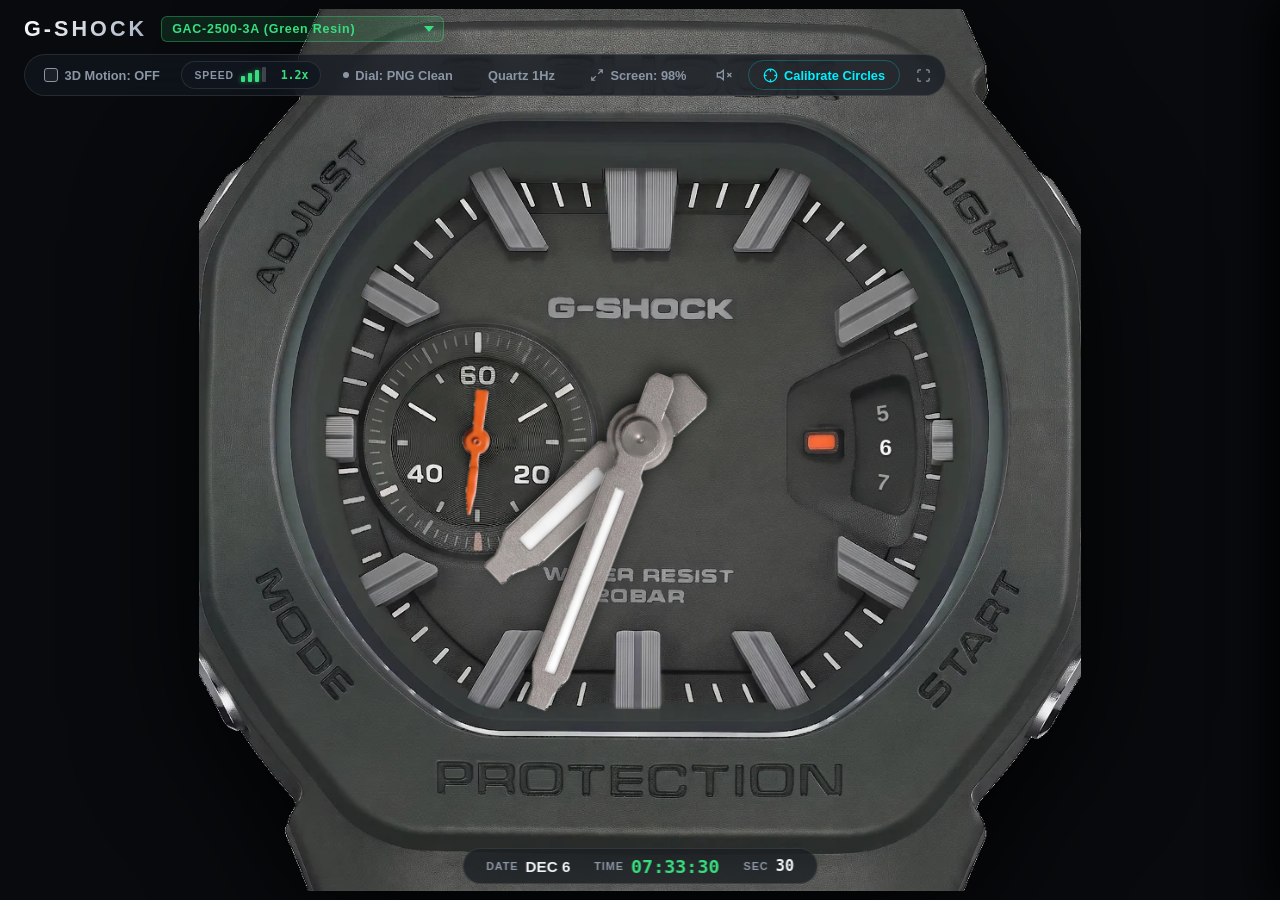
==== CASIO/index.html @ 95c5e786 "add file new clock" ====
<!DOCTYPE html>
<html lang="en">
<head>
  <meta charset="UTF-8">
  <meta name="viewport" content="width=device-width, initial-scale=1.0">
  <title>Casio G-Shock GAC-2500 Screensaver Timepiece</title>
  <link rel="stylesheet" href="style.css">
</head>
<body class="screensaver-mode">
  <!-- Interactive Particle Background Canvas -->
  <canvas id="particle-canvas"></canvas>

  <div class="app-viewport">
    <!-- Top Header Bar (Auto-hides in screensaver mode) -->
    <header class="header-bar auto-fade" id="header-bar">
      <div class="brand-group">
        <span class="gshock-logo">G-SHOCK</span>
        <!-- Watch Model Selector for future models -->
        <div class="model-select-wrapper">
          <select id="model-selector" class="model-select" title="Select Casio Watch Model">
            <option value="CASIO-GAC-2500-3A">GAC-2500-3A (Green Resin)</option>
            <option value="CASIO-GAC-2500-3A-VECTOR-BW-STRAP">GAC-2500-3A Vector BW (With Strap)</option>
            <option value="CASIO-GAC-2500-3A-VECTOR-BW-DIAL">GAC-2500-3A Vector BW (Dial Only)</option>
          </select>
        </div>
      </div>

      <!-- Quick View Controls -->
      <div class="view-toggles">
        <!-- 3D Motion Toggle Button (OFF by default; user can click to enable with V checkmark) -->
        <button class="pill-btn" id="toggle-motion" title="Toggle 3D Floating Motion & Perspective (OFF by default)">
          <span class="v-checkbox" id="motion-v-box"></span>
          <span id="motion-text">3D Motion: OFF</span>
        </button>

        <!-- Motion Speed Segmented Bars (Slow -> Fast) -->
        <div class="speed-bars-control" id="speed-bars-control" title="Random Motion Speed: Click bars to adjust (1: 0.5x, 2: 0.8x, 3: 1.2x, 4: 2.0x)">
          <span class="speed-bars-label">SPEED</span>
          <div class="speed-bars-container" id="speed-bars-container">
            <div class="speed-bar" data-level="1"></div>
            <div class="speed-bar" data-level="2"></div>
            <div class="speed-bar active" data-level="3"></div>
            <div class="speed-bar" data-level="4"></div>
          </div>
          <span class="speed-val-badge" id="speed-val-badge">1.2x</span>
        </div>

        <!-- 3-Way Dial Toggle: Clean PNG / WebP Original / Green Center Map -->
        <button class="pill-btn" id="toggle-dial-mode" title="Cycle: Clean PNG Dial → WebP Dial → Green Center Map">
          <span class="dot"></span>
          <span id="dial-mode-text">Dial: PNG Clean</span>
        </button>

        <!-- Movement Mode: Quartz Step vs Smooth Sweep -->
        <button class="pill-btn" id="toggle-movement" title="Toggle between 1Hz Quartz step and smooth mechanical sweep">
          <span id="movement-text">Quartz 1Hz</span>
        </button>

        <!-- Screen Coverage / Size Toggle (Supports >100% Zoom) -->
        <button class="pill-btn" id="toggle-screen-scale" title="Adjust Screen Size (Cycle: 98% → 100% → 115% → 130% → 150% → 75% → 88%)">
          <svg width="14" height="14" viewBox="0 0 24 24" fill="none" stroke="currentColor" stroke-width="2">
            <path d="M15 3h6v6M9 21H3v-6M21 3l-7 7M3 21l7-7"/>
          </svg>
          <span id="screen-scale-text">Screen: 98%</span>
        </button>

        <!-- Sound Ticks Toggle -->
        <button class="pill-btn icon-only" id="toggle-sound" title="Toggle Mechanical Audio Ticks">
          <svg id="sound-icon-off" width="16" height="16" viewBox="0 0 24 24" fill="none" stroke="currentColor" stroke-width="2">
            <path d="M11 5L6 9H2v6h4l5 4V5z"/><line x1="23" y1="9" x2="17" y2="15"/><line x1="17" y1="9" x2="23" y2="15"/>
          </svg>
          <svg id="sound-icon-on" style="display:none;" width="16" height="16" viewBox="0 0 24 24" fill="none" stroke="currentColor" stroke-width="2">
            <path d="M11 5L6 9H2v6h4l5 4V5z"/><path d="M19.07 4.93a10 10 0 0 1 0 14.14M15.54 8.46a5 5 0 0 1 0 7.07"/>
          </svg>
        </button>

        <!-- Center Circles Calibration Panel Toggle -->
        <button class="pill-btn calibrate-btn" id="toggle-calibrate" title="Configure and Calibrate Center Circles">
          <svg width="15" height="15" viewBox="0 0 24 24" fill="none" stroke="currentColor" stroke-width="2">
            <circle cx="12" cy="12" r="10"/><line x1="12" y1="2" x2="12" y2="6"/><line x1="12" y1="18" x2="12" y2="22"/><line x1="2" y1="12" x2="6" y2="12"/><line x1="18" y1="12" x2="22" y2="12"/>
          </svg>
          <span>Calibrate Circles</span>
        </button>

        <!-- Fullscreen Button -->
        <button class="pill-btn icon-only" id="toggle-fullscreen" title="Toggle Fullscreen Screensaver">
          <svg width="15" height="15" viewBox="0 0 24 24" fill="none" stroke="currentColor" stroke-width="2">
            <path d="M8 3H5a2 2 0 0 0-2 2v3m18 0V5a2 2 0 0 0-2-2h-3m0 18h3a2 2 0 0 0 2-2v-3M3 16v3a2 2 0 0 0 2 2h3"/>
          </svg>
        </button>
      </div>
    </header>

    <!-- Main Screensaver Stage: Watch Displayed in Full (NO circular cutting crop) -->
    <main class="screensaver-stage">
      <div class="watch-frame" id="watch-frame">
        <!-- Watch Dial Surface: Full natural rectangular/square case -->
        <div class="watch-surface" id="watch-surface">
          <!-- Dial Background: User's Clean PNG Photo from Watch/CASIO-GAC-2500-3A/png/ -->
          <img src="Watch/CASIO-GAC-2500-3A/png/clock clean.png" id="dial-png-img" class="dial-layer dial-png active" alt="Casio Clean Clock Face PNG" draggable="false">

          <!-- Dial Background: Original WebP Photo -->
          <img src="Watch/CASIO-GAC-2500-3A/clock clean.webp" id="dial-webp-img" class="dial-layer dial-webp" alt="Casio Clean Clock Face WebP" draggable="false">

          <!-- Dial Background: Green Center Map Reference from Watch/CASIO-GAC-2500-3A/map/ -->
          <img src="Watch/CASIO-GAC-2500-3A/map/clock clean.png" id="dial-map-img" class="dial-layer dial-map" alt="Casio Center Map Reference" draggable="false">

          <!-- Date Aperture Window at 3 O'clock (3-Day Vertical Aperture: Day Before, Today, Day After) -->
          <div class="date-window" id="date-window" title="3-Day Date Aperture">
            <span class="date-num date-prev" id="date-prev-text">12</span>
            <span class="date-num date-curr" id="date-curr-text">13</span>
            <span class="date-num date-next" id="date-next-text">14</span>
          </div>

          <!-- Small Seconds Subdial Hand at 9 O'clock (from Watch/CASIO-GAC-2500-3A/png/hands second.png) -->
          <div class="subdial-anchor" id="subdial-anchor">
            <img src="Watch/CASIO-GAC-2500-3A/png/hands second.png" class="hand-second" id="hand-second" alt="Second Hand PNG" draggable="false">
          </div>

          <!-- Center Pinion: Hour Hand, Minute Hand (from authentic transparent PNGs) -->
          <div class="main-pinion-anchor" id="main-pinion-anchor">
            <img src="Watch/CASIO-GAC-2500-3A/png/hands Hour.png" class="hand-hour" id="hand-hour" alt="Hour Hand PNG" draggable="false">
            <img src="Watch/CASIO-GAC-2500-3A/png/hands Minute.png" class="hand-minute" id="hand-minute" alt="Minute Hand PNG" draggable="false">
          </div>


          <!-- Calibration Circles Overlay (Visible when Calibration Mode is Active) -->
          <svg class="calibration-overlay" id="calibration-overlay" viewBox="0 0 1024 1024">
            <!-- Main Dial Crosshair & Center Circle (Red) -->
            <circle id="calib-center-circle" cx="513" cy="498.5" r="18" fill="rgba(255, 51, 68, 0.25)" stroke="#ff3344" stroke-width="2"/>
            <circle id="calib-center-guide" cx="513" cy="498.5" r="235" fill="none" stroke="#ff3344" stroke-width="1.5" stroke-dasharray="4 4"/>
            <line id="calib-cx-line" x1="0" y1="498.5" x2="1024" y2="498.5" stroke="rgba(255, 51, 68, 0.6)" stroke-width="1"/>
            <line id="calib-cy-line" x1="513" y1="0" x2="513" y2="1024" stroke="rgba(255, 51, 68, 0.6)" stroke-width="1"/>

            <!-- 9 O'clock Subdial Crosshair & Center Circle (Cyan) -->
            <circle id="calib-subdial-circle" cx="322" cy="503" r="14" fill="rgba(0, 240, 255, 0.25)" stroke="#00f0ff" stroke-width="2"/>
            <circle id="calib-subdial-guide" cx="322" cy="503" r="85" fill="none" stroke="#00f0ff" stroke-width="1.5" stroke-dasharray="4 4"/>
            <line id="calib-sub-x" x1="200" y1="503" x2="444" y2="503" stroke="rgba(0, 240, 255, 0.6)" stroke-width="1"/>
            <line id="calib-sub-y" x1="322" y1="380" x2="322" y2="626" stroke="rgba(0, 240, 255, 0.6)" stroke-width="1"/>

            <!-- 3 O'clock Date Window Box (Yellow 3-Day Aperture) -->
            <rect id="calib-date-box" x="770" y="447" width="55" height="129" rx="3" fill="rgba(255, 215, 0, 0.20)" stroke="#ffd700" stroke-width="1.5"/>
          </svg>
        </div>
      </div>
    </main>

    <!-- Bottom Screensaver HUD Bar (Auto-hides on idle) -->
    <footer class="hud-bar auto-fade" id="hud-bar">
      <div class="hud-chip">
        <span class="hud-label">DATE</span>
        <span class="hud-val" id="hud-date-val">--</span>
      </div>
      <div class="hud-chip highlight">
        <span class="hud-label">TIME</span>
        <span class="hud-val mono" id="hud-digital-time">--:--:--</span>
      </div>
      <div class="hud-chip">
        <span class="hud-label">SEC</span>
        <span class="hud-val mono" id="hud-sec-val">--</span>
      </div>
    </footer>
  </div>

  <!-- Interactive Center Calibration Sidebar / Drawer -->
  <aside class="calibration-drawer" id="calibration-drawer">
    <div class="drawer-header">
      <div class="drawer-title">
        <svg width="18" height="18" viewBox="0 0 24 24" fill="none" stroke="currentColor" stroke-width="2">
          <circle cx="12" cy="12" r="10"/><line x1="12" y1="2" x2="12" y2="6"/><line x1="12" y1="18" x2="12" y2="22"/>
        </svg>
        <span>Center Circles Calibration</span>
      </div>
      <button class="drawer-close" id="close-drawer-btn" title="Close Calibration">&times;</button>
    </div>

    <div class="drawer-content">
      <p class="drawer-hint">
        Directly uses transparent PNG components from <strong>Watch/CASIO-GAC-2500-3A/png/</strong> and center markers from <strong>map/</strong>.
      </p>

      <!-- Section: Screen Coverage & Size (Upper to Bottom & Zoom beyond 100%) -->
      <div class="control-group">
        <h4>Screen Coverage & Zoom (40% - 200%)</h4>
        <div class="slider-row">
          <label>Screen Size (%): <span id="val-screen-scale">98%</span></label>
          <input type="range" id="slider-screen-scale" min="40" max="200" step="1" value="98">
        </div>
      </div>

      <!-- Section: Main Dial Center -->
      <div class="control-group">
        <h4>1. Main Pinion Center (Red Crosshair)</h4>
        <div class="slider-row">
          <label>Center X (%): <span id="val-center-x">50.10%</span></label>
          <input type="range" id="slider-center-x" min="45" max="55" step="0.01" value="50.10">
        </div>
        <div class="slider-row">
          <label>Center Y (%): <span id="val-center-y">48.68%</span></label>
          <input type="range" id="slider-center-y" min="45" max="55" step="0.01" value="48.68">
        </div>
      </div>

      <!-- Section: 9 O'clock Subdial -->
      <div class="control-group">
        <h4>2. Small Seconds Subdial (9h, Cyan Crosshair)</h4>
        <div class="slider-row">
          <label>Subdial X (%): <span id="val-subdial-x">31.45%</span></label>
          <input type="range" id="slider-subdial-x" min="25" max="38" step="0.01" value="31.45">
        </div>
        <div class="slider-row">
          <label>Subdial Y (%): <span id="val-subdial-y">49.13%</span></label>
          <input type="range" id="slider-subdial-y" min="44" max="55" step="0.01" value="49.13">
        </div>
        <div class="slider-row">
          <label>Second Hand Pivot Y (%): <span id="val-sec-py">58.06%</span></label>
          <input type="range" id="slider-sec-py" min="50" max="65" step="0.01" value="58.06">
        </div>
        <div class="slider-row">
          <label>Second Hand Scale: <span id="val-sec-scale">0.258</span></label>
          <input type="range" id="slider-sec-scale" min="0.18" max="0.32" step="0.002" value="0.258">
        </div>
      </div>

      <!-- Section: Hour Hand -->
      <div class="control-group">
        <h4>3. Hour Hand (Pivot & Scale)</h4>
        <div class="slider-row">
          <label>Pivot X (%): <span id="val-hour-px">51.15%</span></label>
          <input type="range" id="slider-hour-px" min="45" max="58" step="0.01" value="51.15">
        </div>
        <div class="slider-row">
          <label>Pivot Y (%): <span id="val-hour-py">70.90%</span></label>
          <input type="range" id="slider-hour-py" min="60" max="85" step="0.01" value="70.90">
        </div>
        <div class="slider-row">
          <label>Hour Hand Scale: <span id="val-hour-scale">0.395</span></label>
          <input type="range" id="slider-hour-scale" min="0.25" max="0.50" step="0.002" value="0.395">
        </div>
      </div>

      <!-- Section: Minute Hand -->
      <div class="control-group">
        <h4>4. Minute Hand (Pivot & Scale)</h4>
        <div class="slider-row">
          <label>Pivot X (%): <span id="val-min-px">49.50%</span></label>
          <input type="range" id="slider-min-px" min="44" max="56" step="0.01" value="49.50">
        </div>
        <div class="slider-row">
          <label>Pivot Y (%): <span id="val-min-py">80.97%</span></label>
          <input type="range" id="slider-min-py" min="70" max="92" step="0.01" value="80.97">
        </div>
        <div class="slider-row">
          <label>Minute Hand Scale: <span id="val-min-scale">0.395</span></label>
          <input type="range" id="slider-min-scale" min="0.25" max="0.50" step="0.002" value="0.395">
        </div>
      </div>

      <!-- Section: Date Window (3h) -->
      <div class="control-group">
        <h4>5. Date Window (3h, Yellow Box & Radius Curvature)</h4>
        <div class="slider-row">
          <label>Date Window X (%): <span id="val-date-x">77.83%</span></label>
          <input type="range" id="slider-date-x" min="70" max="84" step="0.01" value="77.83">
        </div>
        <div class="slider-row">
          <label>Date Window Y (%): <span id="val-date-y">49.90%</span></label>
          <input type="range" id="slider-date-y" min="44" max="56" step="0.01" value="49.90">
        </div>
        <div class="slider-row">
          <label>Date Radius Arc (°): <span id="val-date-arc">8.5°</span></label>
          <input type="range" id="slider-date-arc" min="0" max="18" step="0.5" value="8.5">
        </div>
      </div>

      <!-- Section: 3D Motion (Speed & Kinetic Drift) -->
      <div class="control-group">
        <h4>6. Kinetic Motion Factor</h4>
        <div class="slider-row">
          <label>Movement Speed Factor: <span id="val-motion-speed">1.2x</span></label>
          <input type="range" id="slider-motion-speed" min="0.3" max="3.0" step="0.1" value="1.2">
        </div>
      </div>

      <!-- Action Buttons -->
      <div class="drawer-actions">
        <button class="drawer-btn primary" id="copy-json-btn">Copy Config JSON</button>
        <button class="drawer-btn" id="reset-calib-btn">Reset Defaults</button>
      </div>
    </div>
  </aside>

  <script src="particles.js"></script>
  <script src="app.js"></script>
</body>
</html>
---- CASIO/style.css ----
/* ==========================================================================
   Casio G-Shock GAC-2500 Screensaver & Multi-Model Clock Stylesheet
   Pure Analog Timepiece - Natural Watch Case (NO Circular Crop)
   Auto-Fading Screensaver HUD & Real-time Center Calibration
   ========================================================================== */

:root {
  --bg-dark: #080a0d;
  --bg-card: rgba(16, 20, 26, 0.85);
  --border-subtle: rgba(255, 255, 255, 0.1);
  --accent-gshock: #38de7e;
  --accent-cyan: #00f0ff;
  --accent-red: #ff3344;
  --accent-gold: #ffd700;
  --text-main: #f0f4f8;
  --text-dim: #8b96a5;
  --font-display: -apple-system, BlinkMacSystemFont, "Segoe UI", Roboto, "Helvetica Neue", Arial, sans-serif;
  --font-mono: "SF Mono", Monaco, "Cascadia Code", "Roboto Mono", Consolas, monospace;
  /* Watch Display Size: Scaled responsively to screen */
  --watch-size: min(84vmin, 680px);
}

*, *::before, *::after {
  box-sizing: border-box;
  margin: 0;
  padding: 0;
}

html, body {
  width: 100%;
  height: 100%;
  overflow: hidden;
  background-color: var(--bg-dark);
  color: var(--text-main);
  font-family: var(--font-display);
  -webkit-font-smoothing: antialiased;
  -moz-osx-font-smoothing: grayscale;
}

/* Background Atmosphere */
.app-viewport {
  position: relative;
  width: 100vw;
  height: 100vh;
  overflow: hidden;
  background-color: var(--bg-dark);
  z-index: 1;
}

/* Particle Canvas Layer */
#particle-canvas {
  position: fixed;
  inset: 0;
  width: 100vw;
  height: 100vh;
  pointer-events: none;
  z-index: 0;
}

/* --- Screensaver Auto-Fade --- */
.auto-fade {
  transition: opacity 0.5s cubic-bezier(0.2, 0, 0.2, 1), transform 0.5s cubic-bezier(0.2, 0, 0.2, 1);
  opacity: 1;
  pointer-events: auto;
}

body.user-idle:not(.calibrating-active) .auto-fade {
  opacity: 0;
  pointer-events: none;
  transform: translateY(-8px);
}

body.user-idle:not(.calibrating-active) .hud-bar.auto-fade {
  transform: translate(-50%, 8px);
}

/* --- Top Header Navigation --- */
.header-bar {
  position: absolute;
  top: 1rem;
  left: 1.5rem;
  right: 1.5rem;
  max-width: calc(100vw - 3rem);
  margin: 0 auto;
  display: flex;
  justify-content: space-between;
  align-items: center;
  gap: 0.75rem;
  z-index: 60;
  flex-wrap: wrap;
}

.brand-group {
  display: flex;
  align-items: center;
  gap: 0.85rem;
}

.gshock-logo {
  font-size: 1.35rem;
  font-weight: 900;
  letter-spacing: 0.14em;
  background: linear-gradient(135deg, #ffffff 0%, #a4b0c0 100%);
  -webkit-background-clip: text;
  -webkit-text-fill-color: transparent;
  text-transform: uppercase;
  user-select: none;
}

.model-select-wrapper {
  position: relative;
}

.model-select {
  appearance: none;
  -webkit-appearance: none;
  background: rgba(56, 222, 126, 0.12);
  border: 1px solid rgba(56, 222, 126, 0.35);
  color: var(--accent-gshock);
  font-family: var(--font-display);
  font-size: 0.78rem;
  font-weight: 700;
  padding: 0.3rem 1.6rem 0.3rem 0.65rem;
  border-radius: 6px;
  cursor: pointer;
  letter-spacing: 0.06em;
  outline: none;
  background-image: url("data:image/svg+xml,%3Csvg xmlns='http://www.w3.org/2000/svg' width='10' height='6' viewBox='0 0 10 6'%3E%3Cpath fill='%2338de7e' d='M0 0l5 6 5-6z'/%3E%3C/svg%3E");
  background-repeat: no-repeat;
  background-position: right 0.55rem center;
}

.view-toggles {
  display: flex;
  align-items: center;
  gap: 0.5rem;
  background: rgba(18, 24, 32, 0.7);
  backdrop-filter: blur(12px);
  -webkit-backdrop-filter: blur(12px);
  border: 1px solid var(--border-subtle);
  border-radius: 9999px;
  padding: 0.25rem 0.35rem;
}

.pill-btn {
  background: transparent;
  border: none;
  color: var(--text-dim);
  font-size: 0.8rem;
  font-weight: 600;
  padding: 0.4rem 0.85rem;
  border-radius: 9999px;
  cursor: pointer;
  display: inline-flex;
  align-items: center;
  gap: 0.4rem;
  transition: all 0.2s ease;
  user-select: none;
  white-space: nowrap;
}

.pill-btn:hover {
  color: var(--text-main);
  background: rgba(255, 255, 255, 0.08);
}

.pill-btn.active {
  background: rgba(56, 222, 126, 0.2);
  color: #ffffff;
  border: 1px solid rgba(56, 222, 126, 0.4);
}

.pill-btn.icon-only {
  padding: 0.45rem;
  width: 32px;
  height: 32px;
  justify-content: center;
}

.pill-btn .dot {
  width: 6px;
  height: 6px;
  border-radius: 50%;
  background: var(--text-dim);
  transition: background 0.2s ease;
}

.pill-btn.active .dot {
  background: var(--accent-gshock);
  box-shadow: 0 0 6px var(--accent-gshock);
}

/* V Checkmark Checkbox for Motion and Feature Toggles */
.v-checkbox {
  display: inline-flex;
  align-items: center;
  justify-content: center;
  width: 14px;
  height: 14px;
  border-radius: 3px;
  border: 1.5px solid var(--text-dim);
  background: rgba(255, 255, 255, 0.06);
  transition: all 0.2s ease;
  font-size: 10px;
  font-weight: 900;
  line-height: 1;
  color: transparent;
}

.pill-btn.active .v-checkbox {
  background: var(--accent-gshock);
  border-color: var(--accent-gshock);
  color: #080a0d;
}

.pill-btn .v-checkbox::after {
  content: '✓';
  display: block;
  opacity: 0;
  transform: scale(0.6);
  transition: all 0.15s ease;
}

.pill-btn.active .v-checkbox::after {
  opacity: 1;
  transform: scale(1);
  color: #080a0d;
}

.pill-btn.calibrate-btn {
  color: var(--accent-cyan);
  border: 1px solid rgba(0, 240, 255, 0.25);
}

.pill-btn.calibrate-btn:hover {
  background: rgba(0, 240, 255, 0.15);
  border-color: rgba(0, 240, 255, 0.45);
}

.pill-btn.calibrate-btn.active {
  background: rgba(0, 240, 255, 0.25);
  border-color: var(--accent-cyan);
  color: #ffffff;
  box-shadow: 0 0 10px rgba(0, 240, 255, 0.3);
}

/* --- Speed Segmented Bars Control --- */
.speed-bars-control {
  display: inline-flex;
  align-items: center;
  gap: 0.45rem;
  background: rgba(18, 24, 32, 0.7);
  backdrop-filter: blur(12px);
  -webkit-backdrop-filter: blur(12px);
  border: 1px solid var(--border-subtle);
  border-radius: 9999px;
  padding: 0.3rem 0.75rem;
  cursor: pointer;
  user-select: none;
  transition: all 0.2s ease;
}

.speed-bars-control:hover {
  background: rgba(255, 255, 255, 0.08);
  border-color: rgba(255, 255, 255, 0.22);
}

.speed-bars-label {
  font-size: 0.65rem;
  font-weight: 800;
  letter-spacing: 0.08em;
  color: var(--text-dim);
}

.speed-bars-container {
  display: flex;
  align-items: flex-end;
  gap: 3px;
  height: 16px;
  padding: 1px 0;
}

.speed-bar {
  width: 4px;
  background: rgba(255, 255, 255, 0.2);
  border-radius: 1px;
  transition: background 0.15s ease, box-shadow 0.15s ease, height 0.15s ease;
  cursor: pointer;
}

.speed-bar[data-level="1"] { height: 6px; }
.speed-bar[data-level="2"] { height: 9px; }
.speed-bar[data-level="3"] { height: 12px; }
.speed-bar[data-level="4"] { height: 15px; }

.speed-bar.active {
  background: var(--accent-gshock);
  box-shadow: 0 0 5px rgba(56, 222, 126, 0.6);
}

.speed-val-badge {
  font-family: var(--font-mono);
  font-size: 0.72rem;
  font-weight: 700;
  color: var(--accent-gshock);
  min-width: 2.2rem;
  text-align: right;
}

/* --- Main Screensaver Watch Stage --- */
.screensaver-stage {
  position: absolute;
  inset: 0;
  width: 100vw;
  height: 100vh;
  display: flex;
  align-items: center;
  justify-content: center;
  z-index: 20;
  perspective: 1200px;
  pointer-events: none;
  overflow: hidden;
}

/* Watch Frame: NATURAL WATCH CASE (NO circular cutting crop!) */
.watch-frame {
  position: relative;
  aspect-ratio: var(--watch-aspect, 1 / 1);
  width: var(--watch-w, 98vmin);
  height: var(--watch-h, 98vmin);
  max-width: none;
  max-height: none;
  display: flex;
  align-items: center;
  justify-content: center;
  /* NO border-radius: 50%! Full rectangular watch case visible */
  border-radius: 0;
  overflow: visible;
  transform-style: preserve-3d;
  will-change: transform;
  pointer-events: auto;
}

/* Watch Dial Surface (1024x1024 coordinate system mapped to 100%) */
.watch-surface {
  position: relative;
  width: 100%;
  height: 100%;
  user-select: none;
  /* Soft ambient drop shadow around the full watch case */
  filter: drop-shadow(0 25px 60px rgba(0, 0, 0, 0.85));
}

/* Dial Layer Images */
.dial-layer {
  position: absolute;
  inset: 0;
  width: 100%;
  height: 100%;
  object-fit: contain;
  pointer-events: none;
  z-index: 2;
  display: none;
}

.dial-layer.active {
  display: block;
}

/* Date Window Aperture (3 O'clock, with circular date ring curvature radius) */
.date-window {
  position: absolute;
  left: 77.83%;
  top: 49.90%;
  transform: translate(-50%, -50%);
  width: 5.37%;
  height: 12.60%;
  background: transparent;
  display: flex;
  flex-direction: column;
  justify-content: space-between;
  align-items: center;
  padding: 0;
  box-shadow: none;
  border: none;
  z-index: 8;
  pointer-events: none;
  user-select: none;
  overflow: visible; /* allows circular radius tilt to render without clipping */
}

.date-window .date-num {
  font-family: 'DIN Alternate', 'Trebuchet MS', 'Segoe UI', -apple-system, BlinkMacSystemFont, sans-serif;
  font-weight: 700;
  font-size: calc(var(--watch-render-w, var(--watch-size)) * (26 / 1024));
  line-height: 1;
  letter-spacing: -0.02em;
  text-align: center;
  display: flex;
  align-items: center;
  justify-content: center;
  height: 33.33%;
  width: 100%;
  transition: transform 0.2s ease, opacity 0.2s ease;
}

/* Day Before: Curves along circular date wheel radius (inward shift + counter-clockwise rotation) */
.date-window .date-prev {
  color: #c8c8c5;
  font-weight: 700;
  opacity: 0.72;
  text-shadow: 0 1px 2px rgba(0, 0, 0, 0.75);
  transform: translateX(var(--date-curve-shift, -4.5px)) rotate(calc(-1 * var(--date-curve-angle, 8.5deg)));
  transform-origin: 85% center;
}

/* Today: Apex of the circular date wheel arc */
.date-window .date-curr {
  color: #f5f5f3;
  font-weight: 800;
  opacity: 1;
  text-shadow: 0 1px 2px rgba(0, 0, 0, 0.85);
  transform: translateX(0px) rotate(0deg);
  transform-origin: center center;
}

/* Day After: Curves along circular date wheel radius (inward shift + clockwise rotation) */
.date-window .date-next {
  color: #c8c8c5;
  font-weight: 700;
  opacity: 0.72;
  text-shadow: 0 1px 2px rgba(0, 0, 0, 0.75);
  transform: translateX(var(--date-curve-shift, -4.5px)) rotate(var(--date-curve-angle, 8.5deg));
  transform-origin: 85% center;
}

/* Small Seconds Subdial (9 O'clock, calibrated from map: x=31.45%, y=49.13%) */
.subdial-anchor {
  position: absolute;
  left: 31.45%;
  top: 49.13%;
  width: 0;
  height: 0;
  z-index: 15;
}

.hand-second {
  position: absolute;
  filter: drop-shadow(1px 2px 3px rgba(0, 0, 0, 0.55));
  pointer-events: none;
  will-change: transform;
  rotate: 0deg;
  translate: 0 0;
}

/* Center Pinion Anchor (calibrated from map: x=50.10%, y=48.68%) */
.main-pinion-anchor {
  position: absolute;
  left: 50.10%;
  top: 48.68%;
  width: 0;
  height: 0;
  z-index: 25;
}

.hand-hour {
  position: absolute;
  filter: drop-shadow(2px 5px 7px rgba(0, 0, 0, 0.6));
  pointer-events: none;
  will-change: transform;
  z-index: 26;
  rotate: 0deg;
  translate: 0 0;
}

.hand-minute {
  position: absolute;
  filter: drop-shadow(3px 7px 10px rgba(0, 0, 0, 0.65));
  pointer-events: none;
  will-change: transform;
  z-index: 28;
  rotate: 0deg;
  translate: 0 0;
}

/* Calibration Overlay SVG (Crosshairs & Guides) */
.calibration-overlay {
  position: absolute;
  inset: 0;
  width: 100%;
  height: 100%;
  pointer-events: none;
  z-index: 50;
  opacity: 0;
  transition: opacity 0.25s ease;
}

.calibration-overlay.visible {
  opacity: 1;
}

/* --- Bottom Screensaver HUD Bar --- */
.hud-bar {
  position: absolute;
  bottom: 1rem;
  left: 50%;
  transform: translateX(-50%);
  display: flex;
  align-items: center;
  gap: 1.5rem;
  background: rgba(16, 20, 26, 0.65);
  backdrop-filter: blur(12px);
  -webkit-backdrop-filter: blur(12px);
  border: 1px solid var(--border-subtle);
  border-radius: 9999px;
  padding: 0.4rem 1.4rem;
  z-index: 60;
  user-select: none;
}

.hud-chip {
  display: flex;
  align-items: center;
  gap: 0.45rem;
}

.hud-label {
  font-size: 0.68rem;
  font-weight: 700;
  color: var(--text-dim);
  letter-spacing: 0.08em;
}

.hud-val {
  font-size: 0.95rem;
  font-weight: 700;
  color: var(--text-main);
}

.hud-val.mono {
  font-family: var(--font-mono);
}

.hud-chip.highlight .hud-val {
  color: var(--accent-gshock);
  font-size: 1.15rem;
}

/* --- Interactive Center Calibration Drawer --- */
.calibration-drawer {
  position: fixed;
  top: 0;
  right: 0;
  width: min(380px, 92vw);
  height: 100vh;
  background: #11151c;
  border-left: 1px solid var(--border-subtle);
  box-shadow: -15px 0 40px rgba(0, 0, 0, 0.8);
  z-index: 100;
  transform: translateX(100%);
  transition: transform 0.3s cubic-bezier(0.2, 0, 0.2, 1);
  display: flex;
  flex-direction: column;
}

.calibration-drawer.open {
  transform: translateX(0);
}

.drawer-header {
  display: flex;
  justify-content: space-between;
  align-items: center;
  padding: 1.25rem;
  border-bottom: 1px solid var(--border-subtle);
}

.drawer-title {
  display: flex;
  align-items: center;
  gap: 0.5rem;
  font-size: 1rem;
  font-weight: 700;
  color: var(--accent-cyan);
}

.drawer-close {
  background: transparent;
  border: none;
  color: var(--text-dim);
  font-size: 1.5rem;
  cursor: pointer;
  line-height: 1;
}

.drawer-close:hover {
  color: #ffffff;
}

.drawer-content {
  flex: 1;
  overflow-y: auto;
  padding: 1.25rem;
  display: flex;
  flex-direction: column;
  gap: 1.25rem;
}

.drawer-hint {
  font-size: 0.8rem;
  color: var(--text-dim);
  line-height: 1.4;
  background: rgba(255, 255, 255, 0.03);
  padding: 0.65rem;
  border-radius: 6px;
  border: 1px solid rgba(255, 255, 255, 0.05);
}

.control-group {
  background: rgba(255, 255, 255, 0.02);
  border: 1px solid var(--border-subtle);
  border-radius: 8px;
  padding: 0.85rem;
}

.control-group h4 {
  font-size: 0.82rem;
  font-weight: 700;
  color: var(--text-main);
  margin-bottom: 0.75rem;
  display: flex;
  align-items: center;
  gap: 0.4rem;
}

.slider-row {
  margin-bottom: 0.75rem;
}

.slider-row:last-child {
  margin-bottom: 0;
}

.slider-row label {
  display: flex;
  justify-content: space-between;
  font-size: 0.76rem;
  color: var(--text-dim);
  margin-bottom: 0.3rem;
}

.slider-row label span {
  font-family: var(--font-mono);
  color: var(--accent-cyan);
  font-weight: 600;
}

.slider-row input[type="range"] {
  width: 100%;
  accent-color: var(--accent-cyan);
  cursor: pointer;
}

.drawer-actions {
  display: flex;
  gap: 0.6rem;
  margin-top: 0.5rem;
  padding-bottom: 1rem;
}

.drawer-btn {
  flex: 1;
  background: rgba(255, 255, 255, 0.06);
  border: 1px solid var(--border-subtle);
  color: var(--text-main);
  padding: 0.6rem;
  border-radius: 6px;
  font-size: 0.8rem;
  font-weight: 600;
  cursor: pointer;
  transition: all 0.2s ease;
}

.drawer-btn:hover {
  background: rgba(255, 255, 255, 0.12);
}

.drawer-btn.primary {
  background: rgba(0, 240, 255, 0.18);
  border-color: rgba(0, 240, 255, 0.4);
  color: var(--accent-cyan);
}

.drawer-btn.primary:hover {
  background: rgba(0, 240, 255, 0.28);
}

/* Responsive */
@media (max-width: 768px) {
  :root {
    --watch-size: min(92vmin, 460px);
  }
  .app-viewport {
    padding: 0.75rem;
  }
  .header-bar {
    justify-content: center;
  }
}
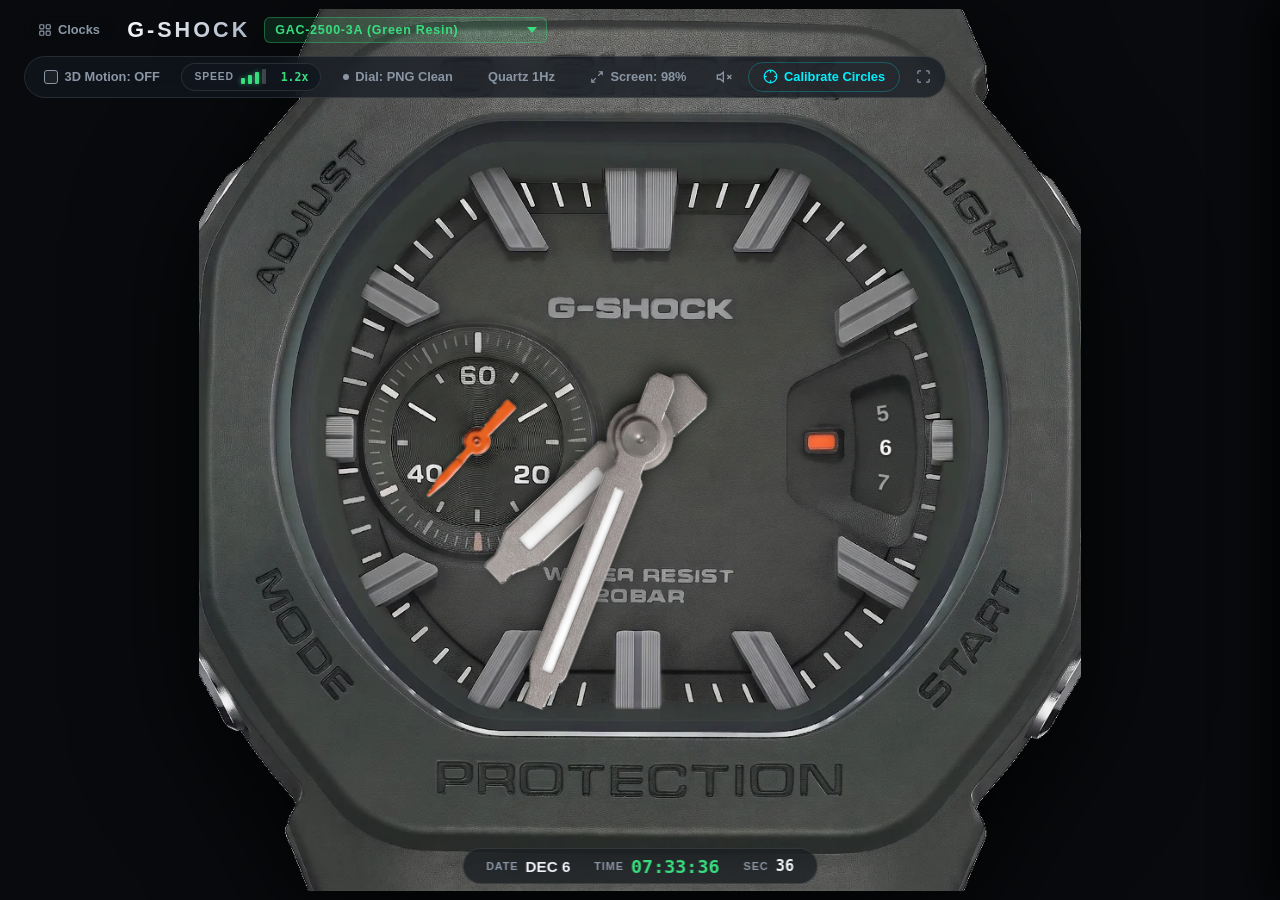
==== commit bc60274f: "add main selector" ====
--- a/CASIO/index.html
+++ b/CASIO/index.html
@@ -14,6 +14,12 @@
     <!-- Top Header Bar (Auto-hides in screensaver mode) -->
     <header class="header-bar auto-fade" id="header-bar">
       <div class="brand-group">
+        <a href="../index.html?selector=1" class="pill-btn main-selector-btn" id="open-main-selector" title="Open Main Clock Selector">
+          <svg width="14" height="14" viewBox="0 0 24 24" fill="none" stroke="currentColor" stroke-width="2">
+            <rect x="3" y="3" width="7" height="7" rx="1.5"/><rect x="14" y="3" width="7" height="7" rx="1.5"/><rect x="14" y="14" width="7" height="7" rx="1.5"/><rect x="3" y="14" width="7" height="7" rx="1.5"/>
+          </svg>
+          <span>Clocks</span>
+        </a>
         <span class="gshock-logo">G-SHOCK</span>
         <!-- Watch Model Selector for future models -->
         <div class="model-select-wrapper">
--- a/CASIO/style.css
+++ b/CASIO/style.css
@@ -96,6 +96,23 @@
   gap: 0.85rem;
 }
 
+.main-selector-btn {
+  text-decoration: none;
+  background: rgba(18, 24, 32, 0.78);
+  backdrop-filter: blur(12px);
+  -webkit-backdrop-filter: blur(12px);
+  border: 1px solid rgba(56, 222, 126, 0.35);
+  color: var(--accent-gshock);
+  padding: 0.35rem 0.75rem;
+  font-size: 0.78rem;
+}
+
+.main-selector-btn:hover {
+  background: rgba(56, 222, 126, 0.18);
+  border-color: rgba(56, 222, 126, 0.65);
+  color: #ffffff;
+}
+
 .gshock-logo {
   font-size: 1.35rem;
   font-weight: 900;
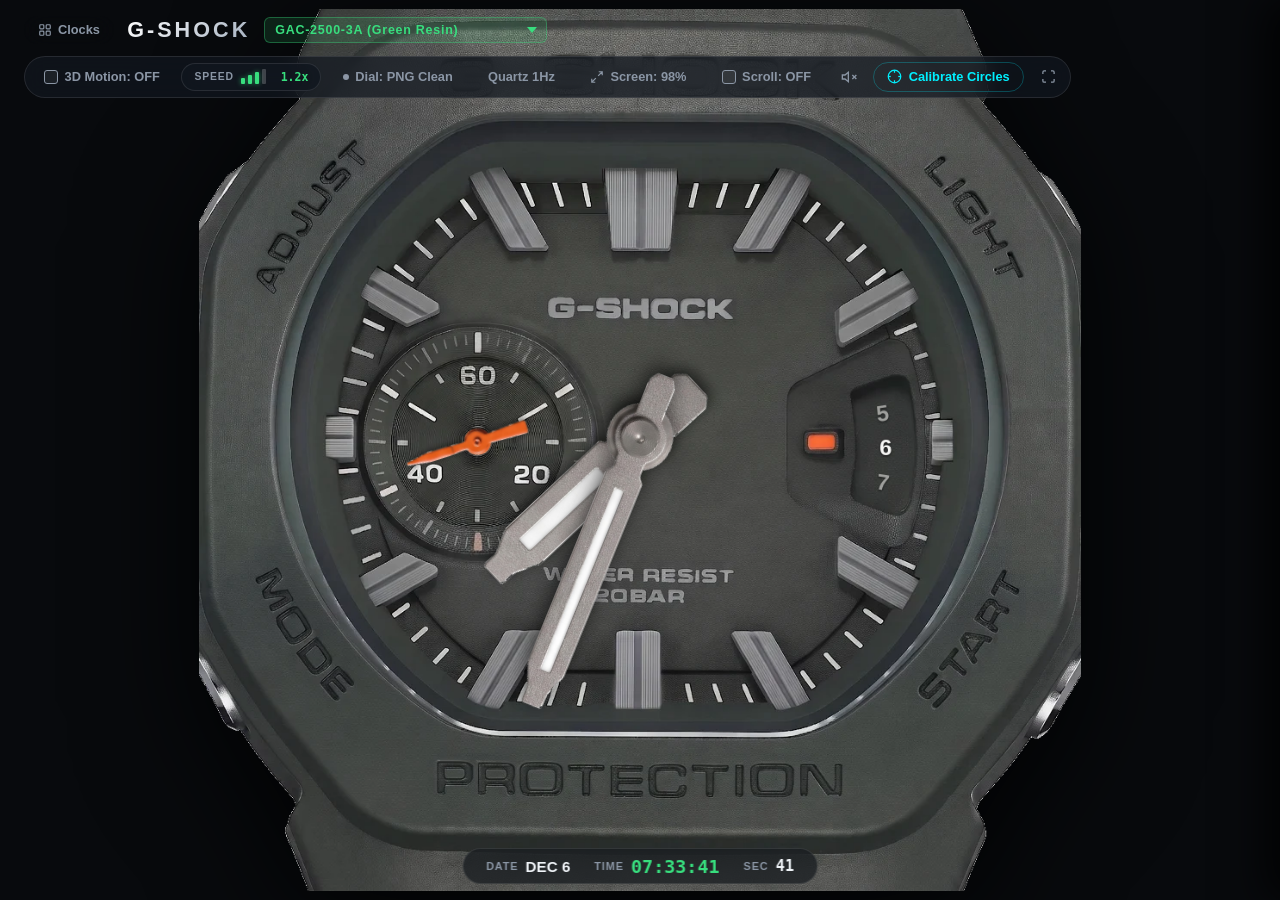
==== commit 4cc56f6c: "add scroll" ====
--- a/CASIO/index.html
+++ b/CASIO/index.html
@@ -14,7 +14,7 @@
     <!-- Top Header Bar (Auto-hides in screensaver mode) -->
     <header class="header-bar auto-fade" id="header-bar">
       <div class="brand-group">
-        <a href="../index.html?selector=1" class="pill-btn main-selector-btn" id="open-main-selector" title="Open Main Clock Selector">
+        <a href="../MainClockSelector.html?selector=1" class="pill-btn main-selector-btn" id="open-main-selector" title="Open Main Clock Selector">
           <svg width="14" height="14" viewBox="0 0 24 24" fill="none" stroke="currentColor" stroke-width="2">
             <rect x="3" y="3" width="7" height="7" rx="1.5"/><rect x="14" y="3" width="7" height="7" rx="1.5"/><rect x="14" y="14" width="7" height="7" rx="1.5"/><rect x="3" y="14" width="7" height="7" rx="1.5"/>
           </svg>
@@ -70,6 +70,12 @@
           <span id="screen-scale-text">Screen: 98%</span>
         </button>
 
+        <!-- Page Scroll / Roll Toggle -->
+        <button class="pill-btn" id="toggle-page-scroll" title="Toggle Page Scrolling (Roll up/down the watch page)">
+          <span class="v-checkbox"></span>
+          <span id="page-scroll-text">Scroll: OFF</span>
+        </button>
+
         <!-- Sound Ticks Toggle -->
         <button class="pill-btn icon-only" id="toggle-sound" title="Toggle Mechanical Audio Ticks">
           <svg id="sound-icon-off" width="16" height="16" viewBox="0 0 24 24" fill="none" stroke="currentColor" stroke-width="2">
--- a/CASIO/style.css
+++ b/CASIO/style.css
@@ -339,6 +339,36 @@
   overflow: hidden;
 }
 
+/* --- Page Scroll / Roll Mode --- */
+body.allow-page-scroll {
+  overflow-y: auto;
+  overflow-x: auto;
+}
+
+body.allow-page-scroll .app-viewport {
+  height: auto;
+  min-height: 100vh;
+  overflow: visible;
+}
+
+body.allow-page-scroll .header-bar {
+  position: fixed;
+}
+
+body.allow-page-scroll .hud-bar {
+  position: fixed;
+}
+
+body.allow-page-scroll .screensaver-stage {
+  position: relative;
+  width: 100%;
+  height: auto;
+  min-height: 135vh;
+  padding: 5.5rem 1.5rem 5.5rem;
+  pointer-events: auto;
+  overflow: visible;
+}
+
 /* Watch Frame: NATURAL WATCH CASE (NO circular cutting crop!) */
 .watch-frame {
   position: relative;
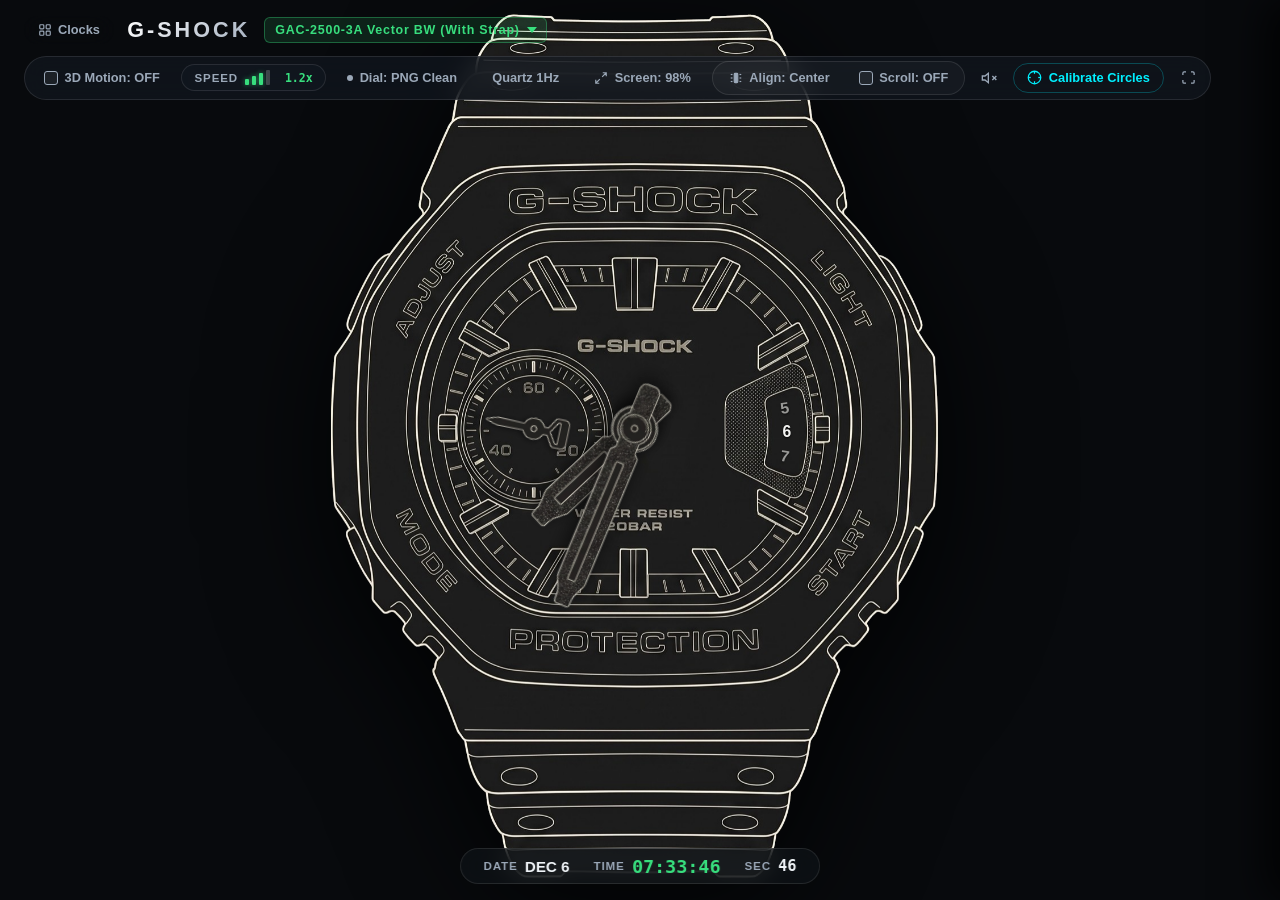
==== commit 949da05f: "update design" ====
--- a/CASIO/index.html
+++ b/CASIO/index.html
@@ -4,6 +4,8 @@
   <meta charset="UTF-8">
   <meta name="viewport" content="width=device-width, initial-scale=1.0">
   <title>Casio G-Shock GAC-2500 Screensaver Timepiece</title>
+  <!-- Local Offline Google Sans Standalone Font -->
+  <link rel="stylesheet" href="../assets/fonts/google-sans.css">
   <link rel="stylesheet" href="style.css">
 </head>
 <body class="screensaver-mode">
@@ -21,10 +23,9 @@
           <span>Clocks</span>
         </a>
         <span class="gshock-logo">G-SHOCK</span>
-        <!-- Watch Model Selector for future models -->
+        <!-- Watch Model Selector -->
         <div class="model-select-wrapper">
           <select id="model-selector" class="model-select" title="Select Casio Watch Model">
-            <option value="CASIO-GAC-2500-3A">GAC-2500-3A (Green Resin)</option>
             <option value="CASIO-GAC-2500-3A-VECTOR-BW-STRAP">GAC-2500-3A Vector BW (With Strap)</option>
             <option value="CASIO-GAC-2500-3A-VECTOR-BW-DIAL">GAC-2500-3A Vector BW (Dial Only)</option>
           </select>
@@ -70,11 +71,36 @@
           <span id="screen-scale-text">Screen: 98%</span>
         </button>
 
+        <!-- Screen Position Group: Alignment (Left / Center / Right) + Page Scroll -->
+        <div class="position-group" role="group" aria-label="Clock position: alignment and scroll">
+        <button class="pill-btn" id="toggle-align" title="Clock Alignment: Cycle Left → Center → Right (Hotkeys: A, L, R, C)">
+          <svg id="align-icon-left" width="14" height="14" viewBox="0 0 24 24" fill="none" stroke="currentColor" stroke-width="2" style="display:none;">
+            <rect x="3" y="4" width="6" height="16" rx="1.5" fill="currentColor"/>
+            <line x1="12" y1="6" x2="21" y2="6"/>
+            <line x1="12" y1="12" x2="18" y2="12"/>
+            <line x1="12" y1="18" x2="21" y2="18"/>
+          </svg>
+          <svg id="align-icon-center" width="14" height="14" viewBox="0 0 24 24" fill="none" stroke="currentColor" stroke-width="2">
+            <rect x="9" y="4" width="6" height="16" rx="1.5" fill="currentColor"/>
+            <line x1="3" y1="6" x2="6" y2="6"/><line x1="18" y1="6" x2="21" y2="6"/>
+            <line x1="3" y1="12" x2="6" y2="12"/><line x1="18" y1="12" x2="21" y2="12"/>
+            <line x1="3" y1="18" x2="6" y2="18"/><line x1="18" y1="18" x2="21" y2="18"/>
+          </svg>
+          <svg id="align-icon-right" width="14" height="14" viewBox="0 0 24 24" fill="none" stroke="currentColor" stroke-width="2" style="display:none;">
+            <rect x="15" y="4" width="6" height="16" rx="1.5" fill="currentColor"/>
+            <line x1="3" y1="6" x2="12" y2="6"/>
+            <line x1="6" y1="12" x2="12" y2="12"/>
+            <line x1="3" y1="18" x2="12" y2="18"/>
+          </svg>
+          <span id="align-text">Align: Center</span>
+        </button>
+
         <!-- Page Scroll / Roll Toggle -->
         <button class="pill-btn" id="toggle-page-scroll" title="Toggle Page Scrolling (Roll up/down the watch page)">
           <span class="v-checkbox"></span>
           <span id="page-scroll-text">Scroll: OFF</span>
         </button>
+        </div>
 
         <!-- Sound Ticks Toggle -->
         <button class="pill-btn icon-only" id="toggle-sound" title="Toggle Mechanical Audio Ticks">
@@ -104,18 +130,18 @@
     </header>
 
     <!-- Main Screensaver Stage: Watch Displayed in Full (NO circular cutting crop) -->
-    <main class="screensaver-stage">
+    <main class="screensaver-stage" id="screensaver-stage">
       <div class="watch-frame" id="watch-frame">
         <!-- Watch Dial Surface: Full natural rectangular/square case -->
         <div class="watch-surface" id="watch-surface">
-          <!-- Dial Background: User's Clean PNG Photo from Watch/CASIO-GAC-2500-3A/png/ -->
-          <img src="Watch/CASIO-GAC-2500-3A/png/clock clean.png" id="dial-png-img" class="dial-layer dial-png active" alt="Casio Clean Clock Face PNG" draggable="false">
-
-          <!-- Dial Background: Original WebP Photo -->
-          <img src="Watch/CASIO-GAC-2500-3A/clock clean.webp" id="dial-webp-img" class="dial-layer dial-webp" alt="Casio Clean Clock Face WebP" draggable="false">
-
-          <!-- Dial Background: Green Center Map Reference from Watch/CASIO-GAC-2500-3A/map/ -->
-          <img src="Watch/CASIO-GAC-2500-3A/map/clock clean.png" id="dial-map-img" class="dial-layer dial-map" alt="Casio Center Map Reference" draggable="false">
+          <!-- Dial Background: Vector BW With Strap from Watch/CASIO-GAC-2500-3A - VECTOR BW/png/ -->
+          <img src="Watch/CASIO-GAC-2500-3A - VECTOR BW/png/clock clean 1.png" id="dial-png-img" class="dial-layer dial-png active" alt="Casio Clean Clock Face PNG" draggable="false">
+
+          <!-- Dial Background: Alternative Layer -->
+          <img src="Watch/CASIO-GAC-2500-3A - VECTOR BW/png/clock clean 1.png" id="dial-webp-img" class="dial-layer dial-webp" alt="Casio Clean Clock Face" draggable="false">
+
+          <!-- Dial Background: Center Map Reference from Watch/CASIO-GAC-2500-3A - VECTOR BW/map/ -->
+          <img src="Watch/CASIO-GAC-2500-3A - VECTOR BW/map/clock clean 1.png" id="dial-map-img" class="dial-layer dial-map" alt="Casio Center Map Reference" draggable="false">
 
           <!-- Date Aperture Window at 3 O'clock (3-Day Vertical Aperture: Day Before, Today, Day After) -->
           <div class="date-window" id="date-window" title="3-Day Date Aperture">
@@ -124,16 +150,19 @@
             <span class="date-num date-next" id="date-next-text">14</span>
           </div>
 
-          <!-- Small Seconds Subdial Hand at 9 O'clock (from Watch/CASIO-GAC-2500-3A/png/hands second.png) -->
+          <!-- Small Seconds Subdial Hand at 9 O'clock -->
           <div class="subdial-anchor" id="subdial-anchor">
-            <img src="Watch/CASIO-GAC-2500-3A/png/hands second.png" class="hand-second" id="hand-second" alt="Second Hand PNG" draggable="false">
+            <img src="Watch/CASIO-GAC-2500-3A - VECTOR BW/png/hands second.png" class="hand-second" id="hand-second" alt="Second Hand PNG" draggable="false">
           </div>
 
           <!-- Center Pinion: Hour Hand, Minute Hand (from authentic transparent PNGs) -->
           <div class="main-pinion-anchor" id="main-pinion-anchor">
-            <img src="Watch/CASIO-GAC-2500-3A/png/hands Hour.png" class="hand-hour" id="hand-hour" alt="Hour Hand PNG" draggable="false">
-            <img src="Watch/CASIO-GAC-2500-3A/png/hands Minute.png" class="hand-minute" id="hand-minute" alt="Minute Hand PNG" draggable="false">
-          </div>
+            <img src="Watch/CASIO-GAC-2500-3A - VECTOR BW/png/hands Hour.png" class="hand-hour" id="hand-hour" alt="Hour Hand PNG" draggable="false">
+            <img src="Watch/CASIO-GAC-2500-3A - VECTOR BW/png/hands Minute.png" class="hand-minute" id="hand-minute" alt="Minute Hand PNG" draggable="false">
+          </div>
+
+          <!-- Full-Clock Glass Glare: specular shine across the entire watch, clipped to its silhouette -->
+          <div class="watch-glare" id="watch-glare" aria-hidden="true"></div>
 
 
           <!-- Calibration Circles Overlay (Visible when Calibration Mode is Active) -->
@@ -181,118 +210,212 @@
         <svg width="18" height="18" viewBox="0 0 24 24" fill="none" stroke="currentColor" stroke-width="2">
           <circle cx="12" cy="12" r="10"/><line x1="12" y1="2" x2="12" y2="6"/><line x1="12" y1="18" x2="12" y2="22"/>
         </svg>
-        <span>Center Circles Calibration</span>
-      </div>
-      <button class="drawer-close" id="close-drawer-btn" title="Close Calibration">&times;</button>
+        <span>Center Calibration</span>
+      </div>
+      <div class="drawer-header-actions">
+        <button type="button" class="drawer-toggle-all-btn" id="calib-toggle-all-btn" aria-expanded="false">Open All</button>
+        <button type="button" class="drawer-close" id="close-drawer-btn" title="Close Calibration" aria-label="Close Calibration">&times;</button>
+      </div>
     </div>
 
     <div class="drawer-content">
       <p class="drawer-hint">
-        Directly uses transparent PNG components from <strong>Watch/CASIO-GAC-2500-3A/png/</strong> and center markers from <strong>map/</strong>.
+        Tap any setting row below to open or close its sliders. Directly uses transparent PNG components and center markers.
       </p>
 
       <!-- Section: Screen Coverage & Size (Upper to Bottom & Zoom beyond 100%) -->
-      <div class="control-group">
-        <h4>Screen Coverage & Zoom (40% - 200%)</h4>
-        <div class="slider-row">
-          <label>Screen Size (%): <span id="val-screen-scale">98%</span></label>
-          <input type="range" id="slider-screen-scale" min="40" max="200" step="1" value="98">
-        </div>
-      </div>
+      <details class="control-group">
+        <summary class="control-summary">
+          <div class="control-summary-left">
+            <span class="control-summary-title">1. Screen Coverage &amp; Zoom</span>
+            <span class="control-summary-preview" id="calib-sum-1">(98%)</span>
+          </div>
+          <span class="control-summary-chevron" aria-hidden="true">▸</span>
+        </summary>
+        <div class="control-body">
+          <div class="slider-row">
+            <label>Screen Size (%): <span id="val-screen-scale">98%</span></label>
+            <input type="range" id="slider-screen-scale" min="40" max="200" step="1" value="98">
+          </div>
+        </div>
+      </details>
 
       <!-- Section: Main Dial Center -->
-      <div class="control-group">
-        <h4>1. Main Pinion Center (Red Crosshair)</h4>
-        <div class="slider-row">
-          <label>Center X (%): <span id="val-center-x">50.10%</span></label>
-          <input type="range" id="slider-center-x" min="45" max="55" step="0.01" value="50.10">
-        </div>
-        <div class="slider-row">
-          <label>Center Y (%): <span id="val-center-y">48.68%</span></label>
-          <input type="range" id="slider-center-y" min="45" max="55" step="0.01" value="48.68">
-        </div>
-      </div>
+      <details class="control-group">
+        <summary class="control-summary">
+          <div class="control-summary-left">
+            <span class="control-summary-title">2. Main Pinion Center</span>
+            <span class="control-summary-preview" id="calib-sum-2">(50.10%, 48.68%)</span>
+          </div>
+          <span class="control-summary-chevron" aria-hidden="true">▸</span>
+        </summary>
+        <div class="control-body">
+          <div class="slider-row">
+            <label>Center X (%): <span id="val-center-x">50.10%</span></label>
+            <input type="range" id="slider-center-x" min="45" max="55" step="0.01" value="50.10">
+          </div>
+          <div class="slider-row">
+            <label>Center Y (%): <span id="val-center-y">48.68%</span></label>
+            <input type="range" id="slider-center-y" min="45" max="55" step="0.01" value="48.68">
+          </div>
+        </div>
+      </details>
 
       <!-- Section: 9 O'clock Subdial -->
-      <div class="control-group">
-        <h4>2. Small Seconds Subdial (9h, Cyan Crosshair)</h4>
-        <div class="slider-row">
-          <label>Subdial X (%): <span id="val-subdial-x">31.45%</span></label>
-          <input type="range" id="slider-subdial-x" min="25" max="38" step="0.01" value="31.45">
-        </div>
-        <div class="slider-row">
-          <label>Subdial Y (%): <span id="val-subdial-y">49.13%</span></label>
-          <input type="range" id="slider-subdial-y" min="44" max="55" step="0.01" value="49.13">
-        </div>
-        <div class="slider-row">
-          <label>Second Hand Pivot Y (%): <span id="val-sec-py">58.06%</span></label>
-          <input type="range" id="slider-sec-py" min="50" max="65" step="0.01" value="58.06">
-        </div>
-        <div class="slider-row">
-          <label>Second Hand Scale: <span id="val-sec-scale">0.258</span></label>
-          <input type="range" id="slider-sec-scale" min="0.18" max="0.32" step="0.002" value="0.258">
-        </div>
-      </div>
+      <details class="control-group">
+        <summary class="control-summary">
+          <div class="control-summary-left">
+            <span class="control-summary-title">3. Small Seconds Subdial (9h)</span>
+            <span class="control-summary-preview" id="calib-sum-3">(31.45%, 49.13% · 0.258x)</span>
+          </div>
+          <span class="control-summary-chevron" aria-hidden="true">▸</span>
+        </summary>
+        <div class="control-body">
+          <div class="slider-row">
+            <label>Subdial X (%): <span id="val-subdial-x">31.45%</span></label>
+            <input type="range" id="slider-subdial-x" min="25" max="38" step="0.01" value="31.45">
+          </div>
+          <div class="slider-row">
+            <label>Subdial Y (%): <span id="val-subdial-y">49.13%</span></label>
+            <input type="range" id="slider-subdial-y" min="44" max="55" step="0.01" value="49.13">
+          </div>
+          <div class="slider-row">
+            <label>Second Hand Pivot Y (%): <span id="val-sec-py">58.06%</span></label>
+            <input type="range" id="slider-sec-py" min="50" max="65" step="0.01" value="58.06">
+          </div>
+          <div class="slider-row">
+            <label>Second Hand Scale: <span id="val-sec-scale">0.258</span></label>
+            <input type="range" id="slider-sec-scale" min="0.18" max="0.32" step="0.002" value="0.258">
+          </div>
+        </div>
+      </details>
 
       <!-- Section: Hour Hand -->
-      <div class="control-group">
-        <h4>3. Hour Hand (Pivot & Scale)</h4>
-        <div class="slider-row">
-          <label>Pivot X (%): <span id="val-hour-px">51.15%</span></label>
-          <input type="range" id="slider-hour-px" min="45" max="58" step="0.01" value="51.15">
-        </div>
-        <div class="slider-row">
-          <label>Pivot Y (%): <span id="val-hour-py">70.90%</span></label>
-          <input type="range" id="slider-hour-py" min="60" max="85" step="0.01" value="70.90">
-        </div>
-        <div class="slider-row">
-          <label>Hour Hand Scale: <span id="val-hour-scale">0.395</span></label>
-          <input type="range" id="slider-hour-scale" min="0.25" max="0.50" step="0.002" value="0.395">
-        </div>
-      </div>
+      <details class="control-group">
+        <summary class="control-summary">
+          <div class="control-summary-left">
+            <span class="control-summary-title">4. Hour Hand (Pivot &amp; Scale)</span>
+            <span class="control-summary-preview" id="calib-sum-4">(51.15%, 70.90% · 0.395x)</span>
+          </div>
+          <span class="control-summary-chevron" aria-hidden="true">▸</span>
+        </summary>
+        <div class="control-body">
+          <div class="slider-row">
+            <label>Pivot X (%): <span id="val-hour-px">51.15%</span></label>
+            <input type="range" id="slider-hour-px" min="45" max="58" step="0.01" value="51.15">
+          </div>
+          <div class="slider-row">
+            <label>Pivot Y (%): <span id="val-hour-py">70.90%</span></label>
+            <input type="range" id="slider-hour-py" min="60" max="85" step="0.01" value="70.90">
+          </div>
+          <div class="slider-row">
+            <label>Hour Hand Scale: <span id="val-hour-scale">0.395</span></label>
+            <input type="range" id="slider-hour-scale" min="0.25" max="0.50" step="0.002" value="0.395">
+          </div>
+        </div>
+      </details>
 
       <!-- Section: Minute Hand -->
-      <div class="control-group">
-        <h4>4. Minute Hand (Pivot & Scale)</h4>
-        <div class="slider-row">
-          <label>Pivot X (%): <span id="val-min-px">49.50%</span></label>
-          <input type="range" id="slider-min-px" min="44" max="56" step="0.01" value="49.50">
-        </div>
-        <div class="slider-row">
-          <label>Pivot Y (%): <span id="val-min-py">80.97%</span></label>
-          <input type="range" id="slider-min-py" min="70" max="92" step="0.01" value="80.97">
-        </div>
-        <div class="slider-row">
-          <label>Minute Hand Scale: <span id="val-min-scale">0.395</span></label>
-          <input type="range" id="slider-min-scale" min="0.25" max="0.50" step="0.002" value="0.395">
-        </div>
-      </div>
+      <details class="control-group">
+        <summary class="control-summary">
+          <div class="control-summary-left">
+            <span class="control-summary-title">5. Minute Hand (Pivot &amp; Scale)</span>
+            <span class="control-summary-preview" id="calib-sum-5">(49.50%, 80.97% · 0.395x)</span>
+          </div>
+          <span class="control-summary-chevron" aria-hidden="true">▸</span>
+        </summary>
+        <div class="control-body">
+          <div class="slider-row">
+            <label>Pivot X (%): <span id="val-min-px">49.50%</span></label>
+            <input type="range" id="slider-min-px" min="44" max="56" step="0.01" value="49.50">
+          </div>
+          <div class="slider-row">
+            <label>Pivot Y (%): <span id="val-min-py">80.97%</span></label>
+            <input type="range" id="slider-min-py" min="70" max="92" step="0.01" value="80.97">
+          </div>
+          <div class="slider-row">
+            <label>Minute Hand Scale: <span id="val-min-scale">0.395</span></label>
+            <input type="range" id="slider-min-scale" min="0.25" max="0.50" step="0.002" value="0.395">
+          </div>
+        </div>
+      </details>
 
       <!-- Section: Date Window (3h) -->
-      <div class="control-group">
-        <h4>5. Date Window (3h, Yellow Box & Radius Curvature)</h4>
-        <div class="slider-row">
-          <label>Date Window X (%): <span id="val-date-x">77.83%</span></label>
-          <input type="range" id="slider-date-x" min="70" max="84" step="0.01" value="77.83">
-        </div>
-        <div class="slider-row">
-          <label>Date Window Y (%): <span id="val-date-y">49.90%</span></label>
-          <input type="range" id="slider-date-y" min="44" max="56" step="0.01" value="49.90">
-        </div>
-        <div class="slider-row">
-          <label>Date Radius Arc (°): <span id="val-date-arc">8.5°</span></label>
-          <input type="range" id="slider-date-arc" min="0" max="18" step="0.5" value="8.5">
-        </div>
-      </div>
+      <details class="control-group">
+        <summary class="control-summary">
+          <div class="control-summary-left">
+            <span class="control-summary-title">6. Date Window (3h &amp; Arc)</span>
+            <span class="control-summary-preview" id="calib-sum-6">(77.83%, 49.90% · 8.5°)</span>
+          </div>
+          <span class="control-summary-chevron" aria-hidden="true">▸</span>
+        </summary>
+        <div class="control-body">
+          <div class="slider-row">
+            <label>Date Window X (%): <span id="val-date-x">77.83%</span></label>
+            <input type="range" id="slider-date-x" min="70" max="84" step="0.01" value="77.83">
+          </div>
+          <div class="slider-row">
+            <label>Date Window Y (%): <span id="val-date-y">49.90%</span></label>
+            <input type="range" id="slider-date-y" min="44" max="56" step="0.01" value="49.90">
+          </div>
+          <div class="slider-row">
+            <label>Date Radius Arc (°): <span id="val-date-arc">8.5°</span></label>
+            <input type="range" id="slider-date-arc" min="0" max="18" step="0.5" value="8.5">
+          </div>
+        </div>
+      </details>
 
       <!-- Section: 3D Motion (Speed & Kinetic Drift) -->
-      <div class="control-group">
-        <h4>6. Kinetic Motion Factor</h4>
-        <div class="slider-row">
-          <label>Movement Speed Factor: <span id="val-motion-speed">1.2x</span></label>
-          <input type="range" id="slider-motion-speed" min="0.3" max="3.0" step="0.1" value="1.2">
-        </div>
-      </div>
+      <details class="control-group">
+        <summary class="control-summary">
+          <div class="control-summary-left">
+            <span class="control-summary-title">7. Kinetic Motion &amp; Shine</span>
+            <span class="control-summary-preview" id="calib-sum-7">(1.2x)</span>
+          </div>
+          <span class="control-summary-chevron" aria-hidden="true">▸</span>
+        </summary>
+        <div class="control-body">
+          <div class="slider-row">
+            <label>Movement Speed Factor: <span id="val-motion-speed">1.2x</span></label>
+            <input type="range" id="slider-motion-speed" min="0.3" max="3.0" step="0.1" value="1.2">
+          </div>
+          <div class="slider-row" style="margin-top: 0.75rem;">
+            <label>Glass Shine Intensity: <span id="val-glare">70%</span></label>
+            <input type="range" id="slider-glare" min="0" max="100" step="1" value="70">
+          </div>
+          <label style="display:block; margin: 0.6rem 0 0.4rem; font-size: 0.78rem; color: var(--text-muted);">Shine Light Source Side</label>
+          <div class="align-btn-group" role="group" aria-label="Shine light source side">
+            <button type="button" class="drawer-segmented-btn" id="btn-glare-left" data-glare="left">◀ Left</button>
+            <button type="button" class="drawer-segmented-btn active" id="btn-glare-center" data-glare="center">■ Center</button>
+            <button type="button" class="drawer-segmented-btn" id="btn-glare-right" data-glare="right">Right ▶</button>
+          </div>
+        </div>
+      </details>
+
+      <!-- Section: Screen Position (Horizontal Alignment + Page Scroll) -->
+      <details class="control-group" id="group-align">
+        <summary class="control-summary">
+          <div class="control-summary-left">
+            <span class="control-summary-title">8. Screen Position (Align &amp; Scroll)</span>
+            <span class="control-summary-preview" id="calib-sum-8">(Center · 2.5% · Scroll OFF)</span>
+          </div>
+          <span class="control-summary-chevron" aria-hidden="true">▸</span>
+        </summary>
+        <div class="control-body">
+          <div class="align-btn-group" role="group" aria-label="Horizontal Alignment">
+            <button type="button" class="drawer-segmented-btn" id="btn-align-left" data-align="left">◀ Left</button>
+            <button type="button" class="drawer-segmented-btn active" id="btn-align-center" data-align="center">■ Center</button>
+            <button type="button" class="drawer-segmented-btn" id="btn-align-right" data-align="right">Right ▶</button>
+          </div>
+          <div class="slider-row" style="margin-top: 0.75rem;">
+            <label>Edge Inset Margin (%): <span id="val-align-inset">2.5%</span></label>
+            <input type="range" id="slider-align-inset" min="0" max="25" step="0.5" value="2.5">
+          </div>
+          <div class="align-btn-group" style="margin-top: 0.75rem;">
+            <button type="button" class="drawer-segmented-btn" id="btn-align-scroll" title="Allow scrolling the watch page up/down">↕ Scroll: OFF</button>
+          </div>
+        </div>
+      </details>
 
       <!-- Action Buttons -->
       <div class="drawer-actions">
--- a/CASIO/style.css
+++ b/CASIO/style.css
@@ -13,8 +13,8 @@
   --accent-red: #ff3344;
   --accent-gold: #ffd700;
   --text-main: #f0f4f8;
-  --text-dim: #8b96a5;
-  --font-display: -apple-system, BlinkMacSystemFont, "Segoe UI", Roboto, "Helvetica Neue", Arial, sans-serif;
+  --text-dim: #9ba8b8;
+  --font-display: 'Google Sans', -apple-system, BlinkMacSystemFont, "Segoe UI", Roboto, "Helvetica Neue", Arial, sans-serif;
   --font-mono: "SF Mono", Monaco, "Cascadia Code", "Roboto Mono", Consolas, monospace;
   /* Watch Display Size: Scaled responsively to screen */
   --watch-size: min(84vmin, 680px);
@@ -283,7 +283,7 @@
 }
 
 .speed-bars-label {
-  font-size: 0.65rem;
+  font-size: 0.72rem;
   font-weight: 800;
   letter-spacing: 0.08em;
   color: var(--text-dim);
@@ -337,6 +337,22 @@
   perspective: 1200px;
   pointer-events: none;
   overflow: hidden;
+  box-sizing: border-box;
+  padding-left: var(--stage-pad-x, clamp(1rem, 2.5vw, 3rem));
+  padding-right: var(--stage-pad-x, clamp(1rem, 2.5vw, 3rem));
+  transition: justify-content 0.25s ease, padding 0.25s ease;
+}
+
+.screensaver-stage.align-left {
+  justify-content: flex-start;
+}
+
+.screensaver-stage.align-center {
+  justify-content: center;
+}
+
+.screensaver-stage.align-right {
+  justify-content: flex-end;
 }
 
 /* --- Page Scroll / Roll Mode --- */
@@ -364,9 +380,21 @@
   width: 100%;
   height: auto;
   min-height: 135vh;
-  padding: 5.5rem 1.5rem 5.5rem;
+  padding: 5.5rem var(--stage-pad-x, clamp(1.5rem, 2.5vw, 3rem)) 5.5rem;
   pointer-events: auto;
   overflow: visible;
+}
+
+body.allow-page-scroll .screensaver-stage.align-left {
+  justify-content: flex-start;
+}
+
+body.allow-page-scroll .screensaver-stage.align-center {
+  justify-content: center;
+}
+
+body.allow-page-scroll .screensaver-stage.align-right {
+  justify-content: flex-end;
 }
 
 /* Watch Frame: NATURAL WATCH CASE (NO circular cutting crop!) */
@@ -385,7 +413,53 @@
   overflow: visible;
   transform-style: preserve-3d;
   will-change: transform;
+  backface-visibility: hidden;
+  -webkit-backface-visibility: hidden;
   pointer-events: auto;
+}
+
+/* Full-Clock Glass Glare: specular light sweeping across the entire watch silhouette */
+.watch-glare {
+  position: absolute;
+  inset: 0;
+  z-index: 40;
+  pointer-events: none;
+  opacity: 0;
+  mix-blend-mode: screen;
+  background:
+    radial-gradient(ellipse 55% 45% at var(--glare-x, 50%) var(--glare-y, 50%),
+      rgba(255, 255, 255, 0.55) 0%,
+      rgba(255, 255, 255, 0.18) 38%,
+      rgba(255, 255, 255, 0) 70%),
+    linear-gradient(var(--glare-angle, 115deg),
+      rgba(255, 255, 255, 0) calc(var(--glare-x, 50%) - 22%),
+      rgba(255, 255, 255, 0.28) calc(var(--glare-x, 50%) - 4%),
+      rgba(255, 255, 255, 0.42) var(--glare-x, 50%),
+      rgba(255, 255, 255, 0.28) calc(var(--glare-x, 50%) + 4%),
+      rgba(255, 255, 255, 0) calc(var(--glare-x, 50%) + 22%));
+  /* Clipped to the watch PNG shape (set from JS per model) */
+  -webkit-mask-size: contain;
+  mask-size: contain;
+  -webkit-mask-repeat: no-repeat;
+  mask-repeat: no-repeat;
+  -webkit-mask-position: center;
+  mask-position: center;
+  will-change: opacity;
+}
+
+/* Header: alignment + scroll grouped as one "Screen Position" control */
+.position-group {
+  display: inline-flex;
+  align-items: center;
+  gap: 2px;
+  padding: 2px;
+  border-radius: 999px;
+  border: 1px solid var(--border-subtle);
+  background: rgba(255, 255, 255, 0.03);
+}
+
+.position-group .pill-btn {
+  border-color: transparent;
 }
 
 /* Watch Dial Surface (1024x1024 coordinate system mapped to 100%) */
@@ -394,8 +468,8 @@
   width: 100%;
   height: 100%;
   user-select: none;
-  /* Soft ambient drop shadow around the full watch case */
-  filter: drop-shadow(0 25px 60px rgba(0, 0, 0, 0.85));
+  /* Drop shadow moved to the static dial layer so moving hands / glare
+     don't force the whole surface filter to re-render every frame (smoother 3D) */
 }
 
 /* Dial Layer Images */
@@ -408,6 +482,8 @@
   pointer-events: none;
   z-index: 2;
   display: none;
+  filter: drop-shadow(0 25px 60px rgba(0, 0, 0, 0.85));
+  transform: translateZ(0);
 }
 
 .dial-layer.active {
@@ -572,7 +648,7 @@
 }
 
 .hud-label {
-  font-size: 0.68rem;
+  font-size: 0.72rem;
   font-weight: 700;
   color: var(--text-dim);
   letter-spacing: 0.08em;
@@ -618,7 +694,8 @@
   display: flex;
   justify-content: space-between;
   align-items: center;
-  padding: 1.25rem;
+  gap: 0.5rem;
+  padding: 1rem 1.15rem;
   border-bottom: 1px solid var(--border-subtle);
 }
 
@@ -626,31 +703,61 @@
   display: flex;
   align-items: center;
   gap: 0.5rem;
-  font-size: 1rem;
+  font-size: 0.98rem;
   font-weight: 700;
   color: var(--accent-cyan);
 }
 
+.drawer-header-actions {
+  display: flex;
+  align-items: center;
+  gap: 0.5rem;
+}
+
+.drawer-toggle-all-btn {
+  min-height: 36px;
+  padding: 0.35rem 0.7rem;
+  border-radius: 6px;
+  border: 1px solid rgba(0, 240, 255, 0.35);
+  background: rgba(0, 240, 255, 0.12);
+  color: var(--accent-cyan);
+  font-size: 0.75rem;
+  font-weight: 700;
+  cursor: pointer;
+  transition: background 0.15s ease;
+}
+
+.drawer-toggle-all-btn:hover {
+  background: rgba(0, 240, 255, 0.24);
+}
+
 .drawer-close {
-  background: transparent;
-  border: none;
+  background: rgba(255, 255, 255, 0.06);
+  border: 1px solid var(--border-subtle);
+  border-radius: 6px;
   color: var(--text-dim);
-  font-size: 1.5rem;
+  font-size: 1.35rem;
+  width: 36px;
+  height: 36px;
+  display: inline-flex;
+  align-items: center;
+  justify-content: center;
   cursor: pointer;
   line-height: 1;
 }
 
 .drawer-close:hover {
   color: #ffffff;
+  background: rgba(255, 255, 255, 0.12);
 }
 
 .drawer-content {
   flex: 1;
   overflow-y: auto;
-  padding: 1.25rem;
+  padding: 1rem 1.15rem;
   display: flex;
   flex-direction: column;
-  gap: 1.25rem;
+  gap: 0.65rem;
 }
 
 .drawer-hint {
@@ -667,17 +774,86 @@
   background: rgba(255, 255, 255, 0.02);
   border: 1px solid var(--border-subtle);
   border-radius: 8px;
-  padding: 0.85rem;
-}
-
-.control-group h4 {
-  font-size: 0.82rem;
+  overflow: hidden;
+  transition: border-color 0.2s ease, background 0.2s ease;
+}
+
+.control-group[open] {
+  border-color: rgba(0, 240, 255, 0.45);
+  background: rgba(255, 255, 255, 0.04);
+}
+
+.control-summary {
+  list-style: none;
+  display: flex;
+  align-items: center;
+  justify-content: space-between;
+  gap: 0.5rem;
+  min-height: 44px;
+  padding: 0.65rem 0.85rem;
+  cursor: pointer;
+  user-select: none;
+}
+
+.control-summary::-webkit-details-marker {
+  display: none;
+}
+
+.control-summary:hover {
+  background: rgba(255, 255, 255, 0.05);
+}
+
+.control-summary:focus-visible {
+  outline: 2px solid var(--accent-cyan);
+  outline-offset: -2px;
+}
+
+.control-group[open] > .control-summary {
+  border-bottom: 1px solid var(--border-subtle);
+  background: rgba(0, 240, 255, 0.08);
+}
+
+.control-summary-left {
+  display: flex;
+  align-items: baseline;
+  flex-wrap: wrap;
+  gap: 0.35rem 0.5rem;
+  min-width: 0;
+  flex: 1;
+}
+
+.control-summary-title {
+  font-size: 0.84rem;
   font-weight: 700;
   color: var(--text-main);
-  margin-bottom: 0.75rem;
-  display: flex;
-  align-items: center;
-  gap: 0.4rem;
+}
+
+.control-summary-preview {
+  font-family: var(--font-mono);
+  font-size: 0.75rem;
+  color: var(--text-dim);
+  white-space: nowrap;
+  overflow: hidden;
+  text-overflow: ellipsis;
+}
+
+.control-group[open] > .control-summary .control-summary-preview {
+  color: var(--accent-cyan);
+}
+
+.control-summary-chevron {
+  font-size: 0.85rem;
+  color: var(--accent-cyan);
+  transition: transform 0.2s ease;
+  flex-shrink: 0;
+}
+
+.control-group[open] > .control-summary .control-summary-chevron {
+  transform: rotate(90deg);
+}
+
+.control-body {
+  padding: 0.85rem;
 }
 
 .slider-row {
@@ -691,7 +867,7 @@
 .slider-row label {
   display: flex;
   justify-content: space-between;
-  font-size: 0.76rem;
+  font-size: 0.78rem;
   color: var(--text-dim);
   margin-bottom: 0.3rem;
 }
@@ -704,6 +880,7 @@
 
 .slider-row input[type="range"] {
   width: 100%;
+  min-height: 28px;
   accent-color: var(--accent-cyan);
   cursor: pointer;
 }
@@ -717,12 +894,13 @@
 
 .drawer-btn {
   flex: 1;
+  min-height: 44px;
   background: rgba(255, 255, 255, 0.06);
   border: 1px solid var(--border-subtle);
   color: var(--text-main);
   padding: 0.6rem;
-  border-radius: 6px;
-  font-size: 0.8rem;
+  border-radius: 8px;
+  font-size: 0.82rem;
   font-weight: 600;
   cursor: pointer;
   transition: all 0.2s ease;
@@ -740,6 +918,44 @@
 
 .drawer-btn.primary:hover {
   background: rgba(0, 240, 255, 0.28);
+}
+
+/* Horizontal Alignment Drawer Segmented Buttons */
+.align-btn-group {
+  display: flex;
+  gap: 0.45rem;
+  width: 100%;
+}
+
+.drawer-segmented-btn {
+  flex: 1;
+  min-height: 38px;
+  background: rgba(255, 255, 255, 0.05);
+  border: 1px solid var(--border-subtle);
+  border-radius: 6px;
+  color: var(--text-muted);
+  font-family: inherit;
+  font-size: 0.78rem;
+  font-weight: 600;
+  cursor: pointer;
+  display: inline-flex;
+  align-items: center;
+  justify-content: center;
+  gap: 0.35rem;
+  transition: all 0.2s ease;
+}
+
+.drawer-segmented-btn:hover {
+  background: rgba(255, 255, 255, 0.1);
+  color: var(--text-main);
+  border-color: rgba(255, 255, 255, 0.2);
+}
+
+.drawer-segmented-btn.active {
+  background: rgba(255, 51, 68, 0.16);
+  border-color: var(--accent-gshock);
+  color: #fff;
+  box-shadow: 0 0 10px rgba(255, 51, 68, 0.25);
 }
 
 /* Responsive */
@@ -748,9 +964,50 @@
     --watch-size: min(92vmin, 460px);
   }
   .app-viewport {
-    padding: 0.75rem;
+    padding: 0.5rem;
   }
   .header-bar {
+    top: 0.5rem;
+    left: 0.5rem;
+    right: 0.5rem;
+    max-width: calc(100vw - 1rem);
     justify-content: center;
+    gap: 0.4rem;
   }
-}
+  .view-toggles {
+    flex-wrap: wrap;
+    justify-content: center;
+    border-radius: 14px;
+    padding: 0.35rem;
+    gap: 0.35rem;
+    max-width: 100%;
+  }
+  .pill-btn {
+    min-height: 36px;
+    padding: 0.35rem 0.65rem;
+    font-size: 0.76rem;
+  }
+  .hud-bar {
+    gap: 0.85rem;
+    padding: 0.35rem 1rem;
+    max-width: calc(100vw - 1rem);
+  }
+}
+
+@media (prefers-reduced-motion: reduce) {
+  *, *::before, *::after {
+    transition-duration: 0.01ms !important;
+    animation-duration: 0.01ms !important;
+  }
+}
+
+@media (prefers-reduced-transparency: reduce) {
+  .view-toggles,
+  .hud-bar,
+  .main-selector-btn,
+  .speed-bars-control {
+    backdrop-filter: none !important;
+    -webkit-backdrop-filter: none !important;
+    background: #121820 !important;
+  }
+}
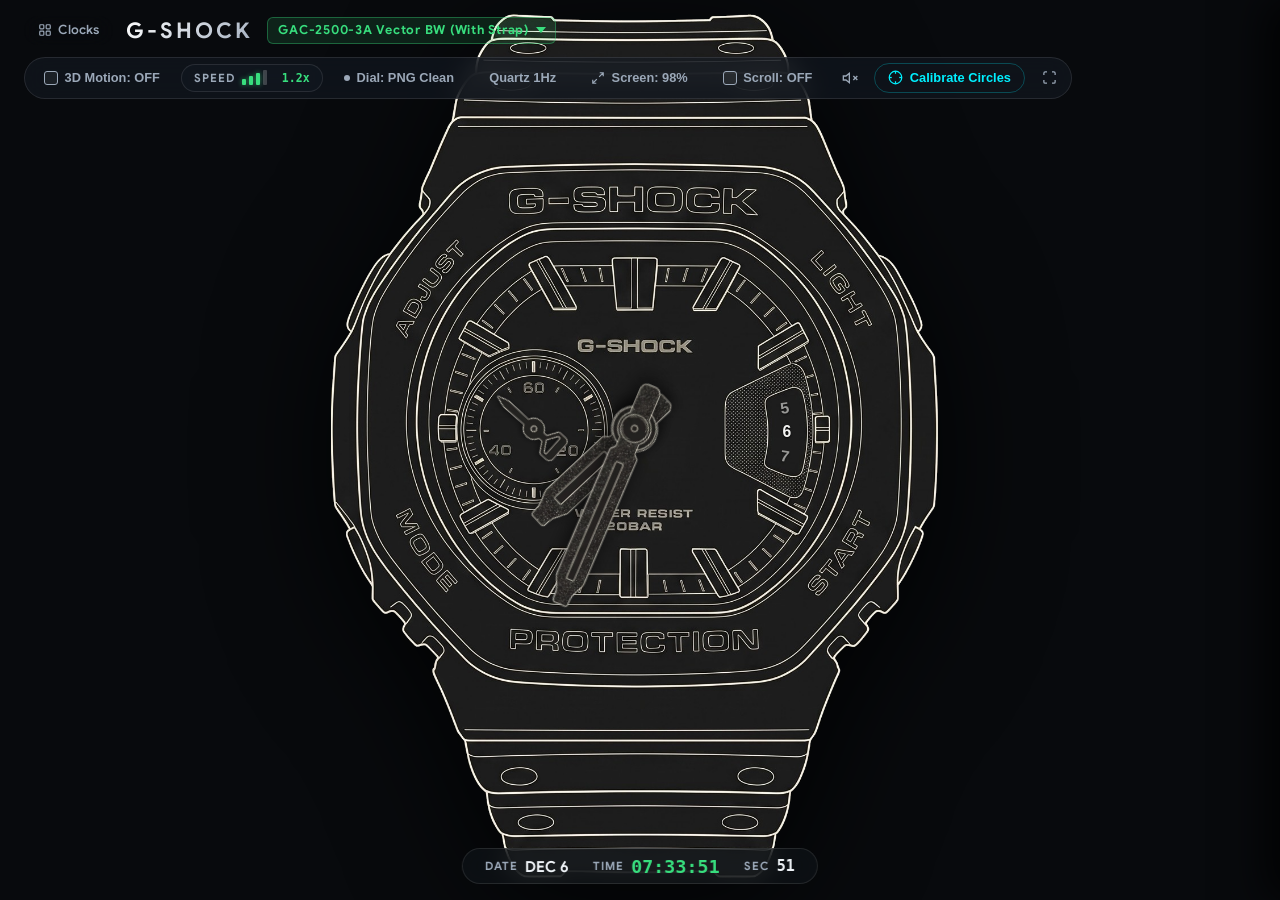
==== commit 9687e4fd: "update design" ====
--- a/CASIO/index.html
+++ b/CASIO/index.html
@@ -71,36 +71,11 @@
           <span id="screen-scale-text">Screen: 98%</span>
         </button>
 
-        <!-- Screen Position Group: Alignment (Left / Center / Right) + Page Scroll -->
-        <div class="position-group" role="group" aria-label="Clock position: alignment and scroll">
-        <button class="pill-btn" id="toggle-align" title="Clock Alignment: Cycle Left → Center → Right (Hotkeys: A, L, R, C)">
-          <svg id="align-icon-left" width="14" height="14" viewBox="0 0 24 24" fill="none" stroke="currentColor" stroke-width="2" style="display:none;">
-            <rect x="3" y="4" width="6" height="16" rx="1.5" fill="currentColor"/>
-            <line x1="12" y1="6" x2="21" y2="6"/>
-            <line x1="12" y1="12" x2="18" y2="12"/>
-            <line x1="12" y1="18" x2="21" y2="18"/>
-          </svg>
-          <svg id="align-icon-center" width="14" height="14" viewBox="0 0 24 24" fill="none" stroke="currentColor" stroke-width="2">
-            <rect x="9" y="4" width="6" height="16" rx="1.5" fill="currentColor"/>
-            <line x1="3" y1="6" x2="6" y2="6"/><line x1="18" y1="6" x2="21" y2="6"/>
-            <line x1="3" y1="12" x2="6" y2="12"/><line x1="18" y1="12" x2="21" y2="12"/>
-            <line x1="3" y1="18" x2="6" y2="18"/><line x1="18" y1="18" x2="21" y2="18"/>
-          </svg>
-          <svg id="align-icon-right" width="14" height="14" viewBox="0 0 24 24" fill="none" stroke="currentColor" stroke-width="2" style="display:none;">
-            <rect x="15" y="4" width="6" height="16" rx="1.5" fill="currentColor"/>
-            <line x1="3" y1="6" x2="12" y2="6"/>
-            <line x1="6" y1="12" x2="12" y2="12"/>
-            <line x1="3" y1="18" x2="12" y2="18"/>
-          </svg>
-          <span id="align-text">Align: Center</span>
-        </button>
-
         <!-- Page Scroll / Roll Toggle -->
         <button class="pill-btn" id="toggle-page-scroll" title="Toggle Page Scrolling (Roll up/down the watch page)">
           <span class="v-checkbox"></span>
           <span id="page-scroll-text">Scroll: OFF</span>
         </button>
-        </div>
 
         <!-- Sound Ticks Toggle -->
         <button class="pill-btn icon-only" id="toggle-sound" title="Toggle Mechanical Audio Ticks">
@@ -130,7 +105,7 @@
     </header>
 
     <!-- Main Screensaver Stage: Watch Displayed in Full (NO circular cutting crop) -->
-    <main class="screensaver-stage" id="screensaver-stage">
+    <main class="screensaver-stage">
       <div class="watch-frame" id="watch-frame">
         <!-- Watch Dial Surface: Full natural rectangular/square case -->
         <div class="watch-surface" id="watch-surface">
@@ -160,9 +135,6 @@
             <img src="Watch/CASIO-GAC-2500-3A - VECTOR BW/png/hands Hour.png" class="hand-hour" id="hand-hour" alt="Hour Hand PNG" draggable="false">
             <img src="Watch/CASIO-GAC-2500-3A - VECTOR BW/png/hands Minute.png" class="hand-minute" id="hand-minute" alt="Minute Hand PNG" draggable="false">
           </div>
-
-          <!-- Full-Clock Glass Glare: specular shine across the entire watch, clipped to its silhouette -->
-          <div class="watch-glare" id="watch-glare" aria-hidden="true"></div>
 
 
           <!-- Calibration Circles Overlay (Visible when Calibration Mode is Active) -->
@@ -369,7 +341,7 @@
       <details class="control-group">
         <summary class="control-summary">
           <div class="control-summary-left">
-            <span class="control-summary-title">7. Kinetic Motion &amp; Shine</span>
+            <span class="control-summary-title">7. Kinetic Motion Factor</span>
             <span class="control-summary-preview" id="calib-sum-7">(1.2x)</span>
           </div>
           <span class="control-summary-chevron" aria-hidden="true">▸</span>
@@ -378,41 +350,6 @@
           <div class="slider-row">
             <label>Movement Speed Factor: <span id="val-motion-speed">1.2x</span></label>
             <input type="range" id="slider-motion-speed" min="0.3" max="3.0" step="0.1" value="1.2">
-          </div>
-          <div class="slider-row" style="margin-top: 0.75rem;">
-            <label>Glass Shine Intensity: <span id="val-glare">70%</span></label>
-            <input type="range" id="slider-glare" min="0" max="100" step="1" value="70">
-          </div>
-          <label style="display:block; margin: 0.6rem 0 0.4rem; font-size: 0.78rem; color: var(--text-muted);">Shine Light Source Side</label>
-          <div class="align-btn-group" role="group" aria-label="Shine light source side">
-            <button type="button" class="drawer-segmented-btn" id="btn-glare-left" data-glare="left">◀ Left</button>
-            <button type="button" class="drawer-segmented-btn active" id="btn-glare-center" data-glare="center">■ Center</button>
-            <button type="button" class="drawer-segmented-btn" id="btn-glare-right" data-glare="right">Right ▶</button>
-          </div>
-        </div>
-      </details>
-
-      <!-- Section: Screen Position (Horizontal Alignment + Page Scroll) -->
-      <details class="control-group" id="group-align">
-        <summary class="control-summary">
-          <div class="control-summary-left">
-            <span class="control-summary-title">8. Screen Position (Align &amp; Scroll)</span>
-            <span class="control-summary-preview" id="calib-sum-8">(Center · 2.5% · Scroll OFF)</span>
-          </div>
-          <span class="control-summary-chevron" aria-hidden="true">▸</span>
-        </summary>
-        <div class="control-body">
-          <div class="align-btn-group" role="group" aria-label="Horizontal Alignment">
-            <button type="button" class="drawer-segmented-btn" id="btn-align-left" data-align="left">◀ Left</button>
-            <button type="button" class="drawer-segmented-btn active" id="btn-align-center" data-align="center">■ Center</button>
-            <button type="button" class="drawer-segmented-btn" id="btn-align-right" data-align="right">Right ▶</button>
-          </div>
-          <div class="slider-row" style="margin-top: 0.75rem;">
-            <label>Edge Inset Margin (%): <span id="val-align-inset">2.5%</span></label>
-            <input type="range" id="slider-align-inset" min="0" max="25" step="0.5" value="2.5">
-          </div>
-          <div class="align-btn-group" style="margin-top: 0.75rem;">
-            <button type="button" class="drawer-segmented-btn" id="btn-align-scroll" title="Allow scrolling the watch page up/down">↕ Scroll: OFF</button>
           </div>
         </div>
       </details>
--- a/assets/fonts/google-sans.css
+++ b/assets/fonts/google-sans.css
@@ -0,0 +1,20 @@
+/* Google Sans Standalone Offline Font (Latin & Hebrew) */
+@font-face {
+  font-family: "Google Sans";
+  font-style: normal;
+  font-weight: 100 900;
+  font-display: swap;
+  src: url("GoogleSans-Hebrew.woff2") format("woff2"),
+       url("[data-uri]") format("woff2");
+  unicode-range: U+0590-05FF, U+200C-2010, U+20AA, U+25CC, U+FB1D-FB4F;
+}
+
+@font-face {
+  font-family: "Google Sans";
+  font-style: normal;
+  font-weight: 100 900;
+  font-display: swap;
+  src: url("GoogleSans-Latin.woff2") format("woff2"),
+       url("[data-uri]") format("woff2");
+  unicode-range: U+0000-00FF, U+0131, U+0152-0153, U+02BB-02BC, U+02C6, U+02DA, U+02DC, U+0304, U+0308, U+0329, U+2000-206F, U+20AC, U+2122, U+2191, U+2193, U+2212, U+2215, U+FEFF, U+FFFD;
+}
--- a/CASIO/style.css
+++ b/CASIO/style.css
@@ -337,22 +337,6 @@
   perspective: 1200px;
   pointer-events: none;
   overflow: hidden;
-  box-sizing: border-box;
-  padding-left: var(--stage-pad-x, clamp(1rem, 2.5vw, 3rem));
-  padding-right: var(--stage-pad-x, clamp(1rem, 2.5vw, 3rem));
-  transition: justify-content 0.25s ease, padding 0.25s ease;
-}
-
-.screensaver-stage.align-left {
-  justify-content: flex-start;
-}
-
-.screensaver-stage.align-center {
-  justify-content: center;
-}
-
-.screensaver-stage.align-right {
-  justify-content: flex-end;
 }
 
 /* --- Page Scroll / Roll Mode --- */
@@ -380,21 +364,9 @@
   width: 100%;
   height: auto;
   min-height: 135vh;
-  padding: 5.5rem var(--stage-pad-x, clamp(1.5rem, 2.5vw, 3rem)) 5.5rem;
+  padding: 5.5rem 1.5rem 5.5rem;
   pointer-events: auto;
   overflow: visible;
-}
-
-body.allow-page-scroll .screensaver-stage.align-left {
-  justify-content: flex-start;
-}
-
-body.allow-page-scroll .screensaver-stage.align-center {
-  justify-content: center;
-}
-
-body.allow-page-scroll .screensaver-stage.align-right {
-  justify-content: flex-end;
 }
 
 /* Watch Frame: NATURAL WATCH CASE (NO circular cutting crop!) */
@@ -413,53 +385,7 @@
   overflow: visible;
   transform-style: preserve-3d;
   will-change: transform;
-  backface-visibility: hidden;
-  -webkit-backface-visibility: hidden;
   pointer-events: auto;
-}
-
-/* Full-Clock Glass Glare: specular light sweeping across the entire watch silhouette */
-.watch-glare {
-  position: absolute;
-  inset: 0;
-  z-index: 40;
-  pointer-events: none;
-  opacity: 0;
-  mix-blend-mode: screen;
-  background:
-    radial-gradient(ellipse 55% 45% at var(--glare-x, 50%) var(--glare-y, 50%),
-      rgba(255, 255, 255, 0.55) 0%,
-      rgba(255, 255, 255, 0.18) 38%,
-      rgba(255, 255, 255, 0) 70%),
-    linear-gradient(var(--glare-angle, 115deg),
-      rgba(255, 255, 255, 0) calc(var(--glare-x, 50%) - 22%),
-      rgba(255, 255, 255, 0.28) calc(var(--glare-x, 50%) - 4%),
-      rgba(255, 255, 255, 0.42) var(--glare-x, 50%),
-      rgba(255, 255, 255, 0.28) calc(var(--glare-x, 50%) + 4%),
-      rgba(255, 255, 255, 0) calc(var(--glare-x, 50%) + 22%));
-  /* Clipped to the watch PNG shape (set from JS per model) */
-  -webkit-mask-size: contain;
-  mask-size: contain;
-  -webkit-mask-repeat: no-repeat;
-  mask-repeat: no-repeat;
-  -webkit-mask-position: center;
-  mask-position: center;
-  will-change: opacity;
-}
-
-/* Header: alignment + scroll grouped as one "Screen Position" control */
-.position-group {
-  display: inline-flex;
-  align-items: center;
-  gap: 2px;
-  padding: 2px;
-  border-radius: 999px;
-  border: 1px solid var(--border-subtle);
-  background: rgba(255, 255, 255, 0.03);
-}
-
-.position-group .pill-btn {
-  border-color: transparent;
 }
 
 /* Watch Dial Surface (1024x1024 coordinate system mapped to 100%) */
@@ -468,8 +394,8 @@
   width: 100%;
   height: 100%;
   user-select: none;
-  /* Drop shadow moved to the static dial layer so moving hands / glare
-     don't force the whole surface filter to re-render every frame (smoother 3D) */
+  /* Soft ambient drop shadow around the full watch case */
+  filter: drop-shadow(0 25px 60px rgba(0, 0, 0, 0.85));
 }
 
 /* Dial Layer Images */
@@ -482,8 +408,6 @@
   pointer-events: none;
   z-index: 2;
   display: none;
-  filter: drop-shadow(0 25px 60px rgba(0, 0, 0, 0.85));
-  transform: translateZ(0);
 }
 
 .dial-layer.active {
@@ -918,44 +842,6 @@
 
 .drawer-btn.primary:hover {
   background: rgba(0, 240, 255, 0.28);
-}
-
-/* Horizontal Alignment Drawer Segmented Buttons */
-.align-btn-group {
-  display: flex;
-  gap: 0.45rem;
-  width: 100%;
-}
-
-.drawer-segmented-btn {
-  flex: 1;
-  min-height: 38px;
-  background: rgba(255, 255, 255, 0.05);
-  border: 1px solid var(--border-subtle);
-  border-radius: 6px;
-  color: var(--text-muted);
-  font-family: inherit;
-  font-size: 0.78rem;
-  font-weight: 600;
-  cursor: pointer;
-  display: inline-flex;
-  align-items: center;
-  justify-content: center;
-  gap: 0.35rem;
-  transition: all 0.2s ease;
-}
-
-.drawer-segmented-btn:hover {
-  background: rgba(255, 255, 255, 0.1);
-  color: var(--text-main);
-  border-color: rgba(255, 255, 255, 0.2);
-}
-
-.drawer-segmented-btn.active {
-  background: rgba(255, 51, 68, 0.16);
-  border-color: var(--accent-gshock);
-  color: #fff;
-  box-shadow: 0 0 10px rgba(255, 51, 68, 0.25);
 }
 
 /* Responsive */
